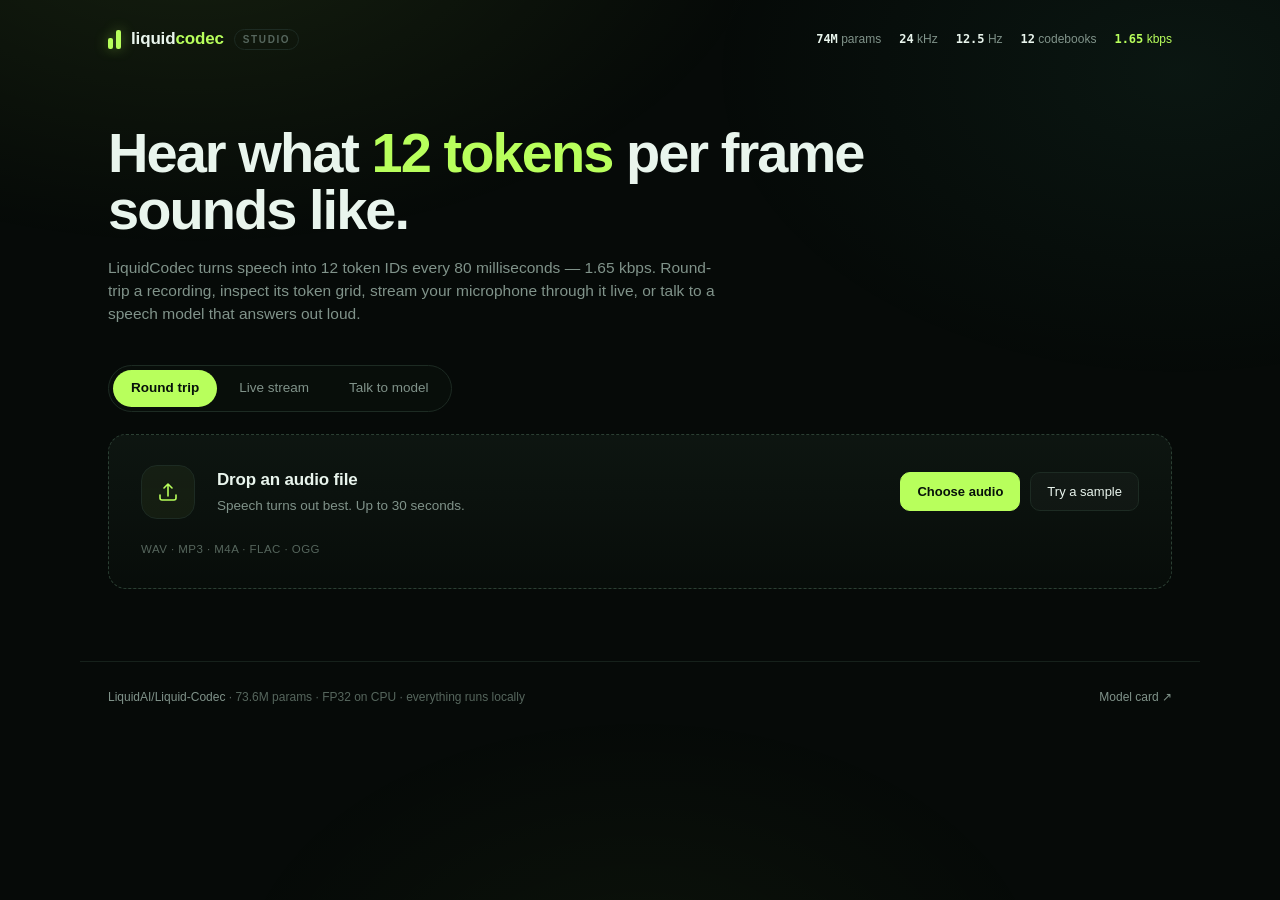
==== static/index.html @ afc3d1d1 "Refactor code structure for improved readability and maintainability" ====
<!doctype html>
<html lang="en">
<head>
  <meta charset="utf-8" />
  <meta name="viewport" content="width=device-width, initial-scale=1" />
  <title>LiquidCodec Studio</title>
  <link rel="icon" href="data:image/svg+xml,%3Csvg xmlns='http://www.w3.org/2000/svg' viewBox='0 0 64 64'%3E%3Crect width='64' height='64' rx='18' fill='%23070b09'/%3E%3Cpath d='M18 22h10v20H18zM34 18h12v28H34z' fill='%23b8ff5c'/%3E%3C/svg%3E" />
  <link rel="stylesheet" href="/static/style.css" />
</head>
<body>
  <div class="ambient" aria-hidden="true"></div>

  <header class="top">
    <div class="brand">
      <span class="brand-mark" aria-hidden="true"><i></i><i></i></span>
      <span class="brand-name">liquid<span class="accent">codec</span></span>
      <span class="brand-tag">studio</span>
    </div>
    <div class="specs">
      <span><b>74M</b> params</span>
      <span><b>24</b> kHz</span>
      <span><b>12.5</b> Hz</span>
      <span><b>12</b> codebooks</span>
      <span class="accent"><b>1.65</b> kbps</span>
    </div>
  </header>

  <main>
    <section class="hero">
      <h1>Hear what <span class="accent">12 tokens</span> per frame sounds like.</h1>
      <p>
        LiquidCodec turns speech into 12 token IDs every 80 milliseconds — 1.65 kbps.
        Round-trip a recording, inspect its token grid, stream your microphone through it live,
        or talk to a speech model that answers out loud.
      </p>
    </section>

    <nav class="tabs" role="tablist" aria-label="Demo mode">
      <button class="tab active" id="tab-btn-roundtrip" role="tab" aria-selected="true" aria-controls="tab-roundtrip" data-tab="roundtrip">Round trip</button>
      <button class="tab" id="tab-btn-live" role="tab" aria-selected="false" aria-controls="tab-live" data-tab="live">Live stream</button>
      <button class="tab" id="tab-btn-talk" role="tab" aria-selected="false" aria-controls="tab-talk" data-tab="talk">Talk to model</button>
    </nav>

    <section class="panel active" id="tab-roundtrip" role="tabpanel" aria-labelledby="tab-btn-roundtrip">
      <div class="drop" id="drop">
        <div class="drop-icon" aria-hidden="true">
          <svg viewBox="0 0 24 24" fill="none" stroke="currentColor" stroke-width="1.6" stroke-linecap="round" stroke-linejoin="round">
            <path d="M12 16V4m0 0-4 4m4-4 4 4" />
            <path d="M4 15v3a2 2 0 0 0 2 2h12a2 2 0 0 0 2-2v-3" />
          </svg>
        </div>
        <div class="drop-copy">
          <h2>Drop an audio file</h2>
          <p>Speech turns out best. Up to 30 seconds.</p>
        </div>
        <div class="drop-actions">
          <button class="btn primary" id="browse">Choose audio</button>
          <button class="btn" id="sample">Try a sample</button>
        </div>
        <p class="hint">wav · mp3 · m4a · flac · ogg</p>
        <input type="file" id="file" accept="audio/*" hidden />
      </div>

      <div class="status" id="status" role="status" hidden></div>

      <div id="results" hidden>
        <div class="metrics" id="metrics"></div>

        <article class="card tokens-card">
          <header>
            <div>
              <h3>Token grid</h3>
              <p class="sub" id="tokenMeta"></p>
            </div>
            <div class="legend">
              <span class="legend-gradient"></span>
              <span class="legend-ends"><i>token 0</i><i id="tokenMax">2015</i></span>
            </div>
          </header>
          <div class="token-wrap">
            <canvas id="tokens" aria-label="Token grid, 12 codebooks by frames"></canvas>
          </div>
          <p class="footnote">One column = one 80 ms frame, one cell = one codebook's token ID. Hover a cell for its value.</p>
        </article>

        <article class="card player-card">
          <header>
            <div>
              <h3>Listen back</h3>
              <p class="sub">The same speech, rebuilt from 12 tokens per frame.</p>
            </div>
            <div class="seg" id="ab" role="group" aria-label="Audio source">
              <button data-src="orig">Original</button>
              <button data-src="rec" class="on">Reconstructed</button>
            </div>
          </header>
          <div class="transport">
            <button class="play-btn" id="play" aria-label="Play">
              <svg class="icon-play" viewBox="0 0 24 24" fill="currentColor"><path d="M8 5.5v13L19 12 8 5.5Z"/></svg>
              <svg class="icon-pause" viewBox="0 0 24 24" fill="currentColor"><path d="M7 5h4v14H7zM13 5h4v14h-4z"/></svg>
            </button>
            <span class="time" id="time">0:00 <i>/ 0:00</i></span>
            <div class="wave-legend">
              <span><i class="swatch orig"></i>original</span>
              <span><i class="swatch rec"></i>reconstructed</span>
            </div>
          </div>
          <div class="wave-wrap">
            <canvas id="wave" aria-label="Original and reconstructed waveforms"></canvas>
            <div class="playhead" id="playhead"></div>
          </div>
          <div class="downloads">
            <a class="btn small" id="dlWav" download="liquidcodec-reconstruction.wav">Download reconstruction</a>
            <a class="btn small ghost" id="dlJson" download="liquidcodec-tokens.json">Tokens JSON</a>
          </div>
        </article>
      </div>
    </section>

    <section class="panel" id="tab-live" role="tabpanel" aria-labelledby="tab-btn-live">
      <article class="card live-head">
        <div>
          <h3>Live microphone stream</h3>
          <p class="sub">
            Your voice is captured at 24 kHz, encoded in 0.6 s chunks, and decoded incrementally with
            <code>LiquidCodecStreamingCache</code>. Expect roughly a second of delay. Capped at 20 s.
          </p>
        </div>
        <button class="btn primary mic-btn" id="liveBtn">
          <svg viewBox="0 0 24 24" fill="none" stroke="currentColor" stroke-width="1.7" stroke-linecap="round">
            <rect x="9" y="3" width="6" height="11" rx="3" />
            <path d="M5.5 11.5a6.5 6.5 0 0 0 13 0M12 18v3" />
          </svg>
          <span>Start microphone</span>
        </button>
      </article>

      <article class="card mic-card">
        <header>
          <div>
            <h3>Microphone input</h3>
            <p class="sub">Watch this before streaming — if the shape stays flat while you talk, the browser is not hearing you.</p>
          </div>
          <span class="mic-badge" id="micBadge">off</span>
        </header>
        <div class="mic-wave-wrap">
          <canvas id="micWave" aria-label="Live microphone waveform"></canvas>
        </div>
        <p class="footnote" id="micMeta">Microphone off.</p>
      </article>

      <div class="metrics" id="liveMetrics">
        <div class="metric"><span class="label">Frames</span><span class="value" id="liveFrames">0</span><span class="note">80 ms each</span></div>
        <div class="metric"><span class="label">Tokens</span><span class="value" id="liveTokens">0</span><span class="note">12 per frame</span></div>
        <div class="metric"><span class="label">Last encode</span><span class="value" id="liveEnc">—</span><span class="note">whole buffer, causal</span></div>
        <div class="metric"><span class="label">Last decode</span><span class="value" id="liveDec">—</span><span class="note">new frames only</span></div>
        <div class="metric"><span class="label">Playout buffer</span><span class="value" id="liveLag">—</span><span class="note">queued audio</span></div>
      </div>

      <article class="card live-tokens-card">
        <header>
          <div>
            <h3>Tokens, as they arrive</h3>
            <p class="sub">Newest frame on the right. 12 codebooks stacked vertically.</p>
          </div>
          <div class="level">
            <div class="level-row"><span>in</span><div class="bar"><i id="inLevel"></i></div></div>
            <div class="level-row"><span>out</span><div class="bar"><i id="outLevel" class="out"></i></div></div>
          </div>
        </header>
        <div class="token-wrap live">
          <canvas id="liveTokensCanvas" aria-label="Live token grid"></canvas>
        </div>
        <p class="footnote" id="liveStatus">Microphone off.</p>
      </article>
    </section>

    <section class="panel" id="tab-talk" role="tabpanel" aria-labelledby="tab-btn-talk">
      <article class="card live-head" id="talkHead">
        <div>
          <h3>Talk to LFM3-Audio</h3>
          <p class="sub">
            Liquid's 2B speech model listens to your recording, writes an answer, and speaks it back.
            Its speech tokens use LiquidCodec. The model loads when you open this tab.
          </p>
        </div>
        <button class="btn primary mic-btn" id="talkBtn" disabled>
          <svg viewBox="0 0 24 24" fill="none" stroke="currentColor" stroke-width="1.7" stroke-linecap="round">
            <rect x="9" y="3" width="6" height="11" rx="3" />
            <path d="M5.5 11.5a6.5 6.5 0 0 0 13 0M12 18v3" />
          </svg>
          <span>Start recording</span>
        </button>
      </article>

      <div class="talk-toggle" id="talkModeToggle" role="tablist" aria-label="Talk mode">
        <button class="active" data-mode="voice" role="tab" aria-selected="true" id="talkModeVoice">Voice chat</button>
        <button data-mode="tts" role="tab" aria-selected="false" id="talkModeTts">Text to speech</button>
      </div>

      <article class="card tts-panel" id="ttsPanel" hidden>
        <label class="tts-label" for="ttsText">Text for the model to speak</label>
        <textarea id="ttsText" maxlength="1000" rows="3" placeholder="Type something…" autocomplete="off"></textarea>
        <div class="tts-controls">
          <select id="ttsVoice" aria-label="Voice">
            <option value="female">Female voice</option>
            <option value="male">Male voice</option>
          </select>
          <button class="btn primary" id="ttsSpeakBtn" disabled>Speak</button>
        </div>
        <p class="tts-hint" id="ttsHint">
          The model reads it aloud with its own learned voice. Up to 1000 characters.
        </p>
      </article>

      <div class="talk-model" id="talkModel" role="status">
        <span class="talk-dot" aria-hidden="true"></span>
        <span id="talkModelText">Model not loaded yet.</span>
        <button class="btn small ghost" id="talkRetry" hidden>Retry</button>
      </div>

      <div class="status" id="talkStatus" role="status" hidden></div>

      <div class="chat" id="talkChat" aria-live="polite">
        <p class="chat-empty" id="talkEmpty">
          Your recording and the spoken answer will appear here as voice notes.
        </p>
      </div>
    </section>
  </main>

  <footer>
    <span><b>LiquidAI/Liquid-Codec</b> · 73.6M params · FP32 on CPU · everything runs locally</span>
    <a href="https://huggingface.co/LiquidAI/Liquid-Codec" target="_blank" rel="noreferrer">Model card ↗</a>
  </footer>

  <div class="tooltip" id="tooltip" hidden></div>
  <script src="/static/app.js"></script>
</body>
</html>
---- static/style.css ----
:root {
  --bg: #060a08;
  --panel: rgba(14, 21, 17, 0.82);
  --panel-solid: #0e1511;
  --line: #1d2b23;
  --line-soft: #16211b;
  --text: #e9f5ed;
  --muted: #80938a;
  --dim: #56665d;
  --accent: #b8ff5c;
  --accent-soft: rgba(184, 255, 92, 0.12);
  --mint: #5ce1b4;
  --danger: #ff8f7a;
  --radius: 18px;
  --mono: ui-monospace, "SF Mono", SFMono-Regular, Menlo, Consolas, monospace;
}

* { box-sizing: border-box; }
[hidden] { display: none !important; }

html, body { margin: 0; }

body {
  min-height: 100vh;
  background: var(--bg);
  color: var(--text);
  font-family: -apple-system, BlinkMacSystemFont, "SF Pro Display", "Segoe UI", Inter, sans-serif;
  font-size: 15px;
  line-height: 1.5;
  -webkit-font-smoothing: antialiased;
  overflow-x: hidden;
}

.ambient {
  position: fixed;
  inset: 0;
  pointer-events: none;
  background:
    radial-gradient(900px 520px at 15% -10%, rgba(184, 255, 92, 0.09), transparent 65%),
    radial-gradient(760px 500px at 92% 8%, rgba(92, 225, 180, 0.06), transparent 62%),
    radial-gradient(600px 400px at 50% 110%, rgba(184, 255, 92, 0.04), transparent 70%);
  z-index: -1;
}

::selection { background: var(--accent); color: #07110a; }

.accent { color: var(--accent); }
b { font-weight: 600; }

/* ---------- top bar ---------- */

.top {
  display: flex;
  align-items: center;
  justify-content: space-between;
  gap: 24px;
  max-width: 1120px;
  margin: 0 auto;
  padding: 26px 28px 0;
  flex-wrap: wrap;
}

.brand {
  display: flex;
  align-items: center;
  gap: 10px;
  font-weight: 600;
  letter-spacing: -0.01em;
}

.brand-mark {
  display: inline-flex;
  align-items: flex-end;
  gap: 3px;
  height: 20px;
}

.brand-mark i {
  display: block;
  width: 5px;
  border-radius: 2px;
  background: var(--accent);
  box-shadow: 0 0 14px rgba(184, 255, 92, 0.45);
}

.brand-mark i:first-child { height: 11px; }
.brand-mark i:last-child { height: 19px; }

.brand-name { font-size: 17px; }

.brand-tag {
  font-size: 10px;
  text-transform: uppercase;
  letter-spacing: 0.16em;
  color: var(--dim);
  border: 1px solid var(--line);
  border-radius: 99px;
  padding: 2px 8px;
  transform: translateY(1px);
}

.specs {
  display: flex;
  align-items: center;
  gap: 18px;
  flex-wrap: wrap;
  font-size: 12px;
  color: var(--muted);
}

.specs b { color: var(--text); font-family: var(--mono); font-size: 12px; }
.specs .accent b { color: var(--accent); }

/* ---------- layout ---------- */

main {
  max-width: 1120px;
  margin: 0 auto;
  padding: 0 28px 72px;
}

.hero {
  max-width: 760px;
  padding: 72px 0 40px;
}

.hero h1 {
  margin: 0 0 18px;
  font-size: clamp(34px, 5.2vw, 56px);
  line-height: 1.02;
  letter-spacing: -0.035em;
  font-weight: 600;
}

.hero p {
  margin: 0;
  max-width: 620px;
  color: var(--muted);
  font-size: 15.5px;
}

.tabs {
  display: inline-flex;
  gap: 4px;
  padding: 4px;
  border: 1px solid var(--line);
  border-radius: 99px;
  background: rgba(10, 16, 12, 0.7);
  margin-bottom: 22px;
}

.tab {
  appearance: none;
  border: 0;
  background: transparent;
  color: var(--muted);
  font: inherit;
  font-size: 13.5px;
  font-weight: 500;
  padding: 8px 18px;
  border-radius: 99px;
  cursor: pointer;
  transition: color 0.18s, background 0.18s;
}

.tab:hover { color: var(--text); }
.tab.active { background: var(--accent); color: #07110a; font-weight: 600; }

.panel { display: none; }
.panel.active { display: block; animation: rise 0.35s cubic-bezier(0.22, 1, 0.36, 1); }

@keyframes rise {
  from { opacity: 0; transform: translateY(8px); }
  to { opacity: 1; transform: none; }
}

/* ---------- drop zone ---------- */

.drop {
  position: relative;
  display: flex;
  align-items: center;
  gap: 22px;
  padding: 30px 32px;
  border: 1px dashed #2b3f33;
  border-radius: var(--radius);
  background: linear-gradient(180deg, rgba(19, 29, 23, 0.6), rgba(10, 16, 12, 0.55));
  transition: border-color 0.2s, background 0.2s, transform 0.2s;
  flex-wrap: wrap;
}

.drop.over {
  border-color: var(--accent);
  background: var(--accent-soft);
}

.drop-icon {
  flex: 0 0 auto;
  width: 54px;
  height: 54px;
  display: grid;
  place-items: center;
  border-radius: 16px;
  border: 1px solid var(--line);
  background: rgba(184, 255, 92, 0.05);
  color: var(--accent);
}

.drop-icon svg { width: 24px; height: 24px; }

.drop-copy { flex: 1 1 260px; min-width: 0; }
.drop-copy h2 { margin: 0 0 4px; font-size: 17px; letter-spacing: -0.01em; }
.drop-copy p { margin: 0; color: var(--muted); font-size: 13.5px; }

.drop-actions { display: flex; gap: 10px; flex-wrap: wrap; }

.hint {
  flex: 1 0 100%;
  margin: 0;
  color: var(--dim);
  font-size: 11.5px;
  letter-spacing: 0.04em;
  text-transform: uppercase;
}

/* ---------- buttons ---------- */

.btn {
  appearance: none;
  display: inline-flex;
  align-items: center;
  justify-content: center;
  gap: 8px;
  border: 1px solid var(--line);
  background: rgba(255, 255, 255, 0.025);
  color: var(--text);
  font: inherit;
  font-size: 13px;
  font-weight: 500;
  padding: 9px 16px;
  border-radius: 10px;
  cursor: pointer;
  text-decoration: none;
  transition: background 0.18s, border-color 0.18s, color 0.18s, transform 0.1s;
  white-space: nowrap;
}

.btn:hover { border-color: #33483b; background: rgba(255, 255, 255, 0.05); }
.btn:active { transform: translateY(1px); }

.btn.primary {
  background: var(--accent);
  border-color: var(--accent);
  color: #07110a;
  font-weight: 600;
}

.btn.primary:hover { background: #c9ff7d; border-color: #c9ff7d; }
.btn.ghost { color: var(--muted); }
.btn.small { font-size: 12.5px; padding: 8px 13px; }
.btn[disabled] { opacity: 0.45; pointer-events: none; }
.btn svg { width: 16px; height: 16px; }

.mic-btn.recording {
  background: rgba(255, 143, 122, 0.12);
  border-color: var(--danger);
  color: var(--danger);
}

.mic-btn.recording:hover {
  background: rgba(255, 143, 122, 0.18);
  border-color: var(--danger);
  color: var(--danger);
}

.mic-btn.recording .pulse {
  width: 7px;
  height: 7px;
  border-radius: 50%;
  background: var(--danger);
  animation: blink 1s infinite;
}

@keyframes blink { 50% { opacity: 0.25; } }

/* ---------- status ---------- */

.status {
  margin-top: 18px;
  padding: 13px 16px;
  border-radius: 12px;
  border: 1px solid var(--line);
  background: var(--panel);
  color: var(--muted);
  font-size: 13.5px;
  display: flex;
  align-items: center;
  gap: 10px;
}

.status.error { border-color: rgba(255, 143, 122, 0.4); color: var(--danger); background: rgba(255, 143, 122, 0.06); }
.status .spinner {
  width: 14px;
  height: 14px;
  border: 2px solid rgba(184, 255, 92, 0.25);
  border-top-color: var(--accent);
  border-radius: 50%;
  animation: spin 0.7s linear infinite;
  flex: 0 0 auto;
}

@keyframes spin { to { transform: rotate(360deg); } }

/* ---------- metrics ---------- */

.metrics {
  display: grid;
  grid-template-columns: repeat(auto-fit, minmax(145px, 1fr));
  gap: 10px;
  margin: 22px 0;
}

.metric {
  display: flex;
  flex-direction: column;
  gap: 2px;
  padding: 16px 17px;
  border: 1px solid var(--line-soft);
  border-radius: 14px;
  background: linear-gradient(180deg, rgba(19, 29, 23, 0.55), rgba(11, 17, 13, 0.5));
}

.metric .label {
  font-size: 10.5px;
  letter-spacing: 0.11em;
  text-transform: uppercase;
  color: var(--dim);
}

.metric .value {
  font-family: var(--mono);
  font-size: 22px;
  letter-spacing: -0.03em;
  font-variant-numeric: tabular-nums;
}

.metric .value small { font-size: 12px; color: var(--muted); margin-left: 3px; letter-spacing: 0; }
.metric .note { font-size: 11.5px; color: var(--muted); }
.metric.hero-metric .value { color: var(--accent); }

/* ---------- cards ---------- */

.card {
  border: 1px solid var(--line);
  border-radius: var(--radius);
  background: var(--panel);
  backdrop-filter: blur(8px);
  padding: 20px 22px;
  margin-bottom: 14px;
}

.card header {
  display: flex;
  align-items: flex-start;
  justify-content: space-between;
  gap: 18px;
  margin-bottom: 16px;
  flex-wrap: wrap;
}

.card h3 { margin: 0 0 2px; font-size: 15.5px; letter-spacing: -0.01em; }
.card .sub { margin: 0; color: var(--muted); font-size: 12.5px; }
.card code { font-family: var(--mono); font-size: 11.5px; color: var(--accent); }
.card .footnote { margin: 12px 0 0; color: var(--dim); font-size: 11.5px; }

/* ---------- token grid ---------- */

.legend { display: flex; flex-direction: column; gap: 4px; min-width: 128px; }
.legend-gradient {
  display: block;
  height: 6px;
  border-radius: 99px;
  background: linear-gradient(90deg, hsl(0 75% 55%), hsl(60 75% 55%), hsl(120 75% 55%), hsl(180 75% 55%), hsl(240 75% 55%), hsl(300 75% 55%));
}
.legend-ends { display: flex; justify-content: space-between; font-family: var(--mono); font-size: 10px; color: var(--dim); }
.legend-ends i { font-style: normal; }

.token-wrap { overflow: hidden; border-radius: 10px; background: rgba(0, 0, 0, 0.22); }
.token-wrap canvas { display: block; width: 100%; height: auto; cursor: crosshair; }
.token-wrap.live canvas { cursor: default; height: 190px; }

.tooltip {
  position: fixed;
  z-index: 20;
  pointer-events: none;
  padding: 7px 10px;
  border-radius: 8px;
  border: 1px solid #34493c;
  background: #0b120e;
  color: var(--text);
  font-family: var(--mono);
  font-size: 11.5px;
  line-height: 1.45;
  box-shadow: 0 12px 30px rgba(0, 0, 0, 0.5);
}
.tooltip b { color: var(--accent); }

/* ---------- player ---------- */

.seg {
  display: inline-flex;
  padding: 3px;
  gap: 3px;
  border: 1px solid var(--line);
  border-radius: 99px;
  background: rgba(0, 0, 0, 0.22);
}

.seg button {
  appearance: none;
  border: 0;
  background: transparent;
  color: var(--muted);
  font: inherit;
  font-size: 12px;
  font-weight: 500;
  padding: 6px 13px;
  border-radius: 99px;
  cursor: pointer;
  transition: background 0.18s, color 0.18s;
}

.seg button.on { background: rgba(184, 255, 92, 0.15); color: var(--accent); }

.transport {
  display: flex;
  align-items: center;
  gap: 14px;
  margin-bottom: 10px;
}

.play-btn {
  appearance: none;
  border: 0;
  width: 44px;
  height: 44px;
  border-radius: 50%;
  display: grid;
  place-items: center;
  background: var(--accent);
  color: #07110a;
  cursor: pointer;
  transition: transform 0.15s, background 0.18s;
  flex: 0 0 auto;
}

.play-btn:hover { transform: scale(1.04); background: #c9ff7d; }
.play-btn:active { transform: scale(0.98); }
.play-btn svg { width: 20px; height: 20px; }
.play-btn .icon-pause { display: none; }
.play-btn.playing .icon-play { display: none; }
.play-btn.playing .icon-pause { display: block; }

.time { font-family: var(--mono); font-size: 12.5px; color: var(--text); font-variant-numeric: tabular-nums; }
.time i { color: var(--dim); font-style: normal; }

.wave-legend {
  margin-left: auto;
  display: flex;
  gap: 14px;
  font-family: var(--mono);
  font-size: 10.5px;
  color: var(--dim);
}

.wave-legend span { display: inline-flex; align-items: center; gap: 6px; }
.swatch { width: 12px; height: 3px; border-radius: 2px; display: inline-block; }
.swatch.orig { background: #708476; }
.swatch.rec { background: var(--accent); }

.wave-wrap {
  position: relative;
  border-radius: 12px;
  background:
    linear-gradient(180deg, rgba(184, 255, 92, 0.025), transparent 55%),
    rgba(0, 0, 0, 0.24);
  overflow: hidden;
}

.wave-wrap canvas { display: block; width: 100%; height: 190px; cursor: pointer; }

.playhead {
  position: absolute;
  top: 0;
  bottom: 0;
  width: 1px;
  background: rgba(255, 255, 255, 0.75);
  box-shadow: 0 0 10px rgba(255, 255, 255, 0.35);
  pointer-events: none;
  transition: left 0.06s linear;
}

.downloads { display: flex; gap: 10px; margin-top: 14px; flex-wrap: wrap; }

/* ---------- live ---------- */

.live-head {
  display: flex;
  align-items: center;
  justify-content: space-between;
  gap: 24px;
  flex-wrap: wrap;
}

.live-head .sub { max-width: 620px; }

.level { display: flex; flex-direction: column; gap: 7px; min-width: 150px; }
.level-row { display: flex; align-items: center; gap: 8px; }
.level-row span { font-family: var(--mono); font-size: 10px; color: var(--dim); width: 22px; }
.bar { flex: 1; height: 5px; border-radius: 99px; background: #19241e; overflow: hidden; }
.bar i {
  display: block;
  height: 100%;
  width: 0%;
  border-radius: 99px;
  background: linear-gradient(90deg, var(--mint), var(--accent));
  transition: width 0.09s linear;
}
.bar i.out { background: linear-gradient(90deg, var(--accent), #e8ffb8); }

.live-tokens-card .token-wrap { background: rgba(0, 0, 0, 0.3); }

.mic-card header {
  display: flex;
  align-items: flex-start;
  justify-content: space-between;
  gap: 16px;
  flex-wrap: wrap;
}
.mic-card .sub { max-width: 620px; }
.mic-badge {
  font-family: var(--mono);
  font-size: 10px;
  text-transform: uppercase;
  letter-spacing: 0.08em;
  padding: 4px 9px;
  border: 1px solid var(--line);
  border-radius: 99px;
  color: var(--dim);
}
.mic-badge.on {
  color: var(--accent);
  border-color: rgba(184, 255, 92, 0.4);
  background: rgba(184, 255, 92, 0.08);
}
.mic-wave-wrap {
  margin-top: 14px;
  border-radius: 10px;
  overflow: hidden;
  background: rgba(0, 0, 0, 0.3);
}
.mic-wave-wrap canvas { display: block; width: 100%; height: 84px; }
.mic-card .footnote { margin-top: 10px; }

/* ---------- talk ---------- */

.talk-toggle {
  display: flex;
  gap: 4px;
  width: max-content;
  max-width: 100%;
  padding: 4px;
  margin: 0 0 14px;
  border: 1px solid var(--line);
  border-radius: 99px;
  background: rgba(10, 16, 12, 0.7);
}

.talk-toggle button {
  appearance: none;
  border: 0;
  background: transparent;
  color: var(--muted);
  font: inherit;
  font-size: 13px;
  padding: 7px 16px;
  border-radius: 99px;
  cursor: pointer;
  white-space: nowrap;
}

.talk-toggle button.active { background: var(--accent); color: #07110a; font-weight: 600; }
.talk-toggle button:hover:not(.active) { color: var(--text); }

.tts-panel { margin-bottom: 14px; }

.tts-label {
  display: block;
  font-family: var(--mono);
  font-size: 11px;
  letter-spacing: 0.08em;
  text-transform: uppercase;
  color: var(--dim);
  margin-bottom: 6px;
}

.tts-panel textarea {
  width: 100%;
  resize: vertical;
  min-height: 72px;
  padding: 10px 12px;
  border: 1px solid var(--line-soft);
  border-radius: 12px;
  background: rgba(0, 0, 0, 0.28);
  color: var(--text);
  font: inherit;
  font-size: 15px;
  line-height: 1.5;
}

.tts-panel textarea:focus-visible { outline: 1px solid rgba(184, 255, 92, 0.4); }

.tts-controls {
  display: flex;
  gap: 10px;
  align-items: center;
  margin-top: 10px;
}

.tts-controls select {
  appearance: none;
  font: inherit;
  background: var(--panel-solid);
  color: var(--text);
  border: 1px solid var(--line);
  border-radius: 10px;
  padding: 8px 10px;
}

.tts-hint { margin: 10px 0 0; font-size: 11px; color: var(--dim); }

.bubble-text:last-child { margin-bottom: 0; }

.talk-model {
  display: flex;
  align-items: center;
  gap: 10px;
  margin: 0 0 14px;
  padding: 11px 15px;
  border: 1px solid var(--line);
  border-radius: 12px;
  background: var(--panel);
  color: var(--muted);
  font-size: 13px;
}

.talk-dot {
  width: 8px;
  height: 8px;
  border-radius: 50%;
  background: var(--dim);
  flex: 0 0 auto;
}

.talk-model.loading .talk-dot {
  width: 12px;
  height: 12px;
  background: transparent;
  border: 2px solid rgba(184, 255, 92, 0.25);
  border-top-color: var(--accent);
  animation: spin 0.7s linear infinite;
}
.talk-model.ready .talk-dot { background: var(--mint); box-shadow: 0 0 10px rgba(92, 225, 180, 0.5); }
.talk-model.error { border-color: rgba(255, 143, 122, 0.4); color: var(--danger); background: rgba(255, 143, 122, 0.06); }
.talk-model.error .talk-dot { background: var(--danger); }
.talk-model .btn { margin-left: auto; }

.chat {
  display: flex;
  flex-direction: column;
  gap: 10px;
  max-height: min(62vh, 640px);
  overflow-y: auto;
  padding: 4px 2px 8px;
  scrollbar-width: thin;
  scrollbar-color: #2b3f33 transparent;
}

.chat-empty {
  margin: 28px auto;
  max-width: 440px;
  color: var(--dim);
  font-size: 13px;
  text-align: center;
}

.turn { display: flex; }
.turn.user { justify-content: flex-end; }
.turn.bot { justify-content: flex-start; }

.bubble {
  max-width: min(80%, 560px);
  padding: 10px 12px;
  border: 1px solid var(--line);
  border-radius: 16px;
  background: var(--panel-solid);
  animation: rise 0.22s cubic-bezier(0.22, 1, 0.36, 1);
}

.turn.user .bubble {
  min-width: min(66%, 280px);
  background: rgba(184, 255, 92, 0.1);
  border-color: rgba(184, 255, 92, 0.28);
  border-bottom-right-radius: 5px;
}

.turn.bot .bubble {
  border-bottom-left-radius: 5px;
  min-width: min(80%, 320px);
}

.bubble-text {
  margin: 0 0 10px;
  font-size: 14.5px;
  line-height: 1.5;
}

.voice-row {
  display: flex;
  align-items: center;
  gap: 10px;
}

.bubble-wave {
  display: block;
  flex: 1;
  min-width: 120px;
  height: 32px;
}

.bubble-play {
  appearance: none;
  flex: 0 0 auto;
  width: 30px;
  height: 30px;
  display: grid;
  place-items: center;
  border: 1px solid rgba(184, 255, 92, 0.35);
  border-radius: 50%;
  background: rgba(184, 255, 92, 0.1);
  color: var(--accent);
  cursor: pointer;
  transition: background 0.15s, transform 0.1s;
}

.bubble-play:hover { background: rgba(184, 255, 92, 0.2); }
.bubble-play:active { transform: scale(0.96); }
.bubble-play svg { width: 14px; height: 14px; }
.bubble-play .i-pause { display: none; }
.bubble-play.playing .i-play { display: none; }
.bubble-play.playing .i-pause { display: block; }

.bubble-foot {
  display: flex;
  align-items: center;
  gap: 10px;
  margin-top: 6px;
  font-family: var(--mono);
  font-size: 10px;
  color: var(--dim);
  flex-wrap: wrap;
}

.bubble-foot a { color: var(--dim); text-decoration: none; margin-left: auto; }
.bubble-foot a:hover { color: var(--accent); }

.bubble-warn {
  margin: 6px 0 0;
  font-size: 11px;
  color: var(--danger);
}

/* ---------- footer ---------- */

footer {
  max-width: 1120px;
  margin: 0 auto;
  padding: 26px 28px 40px;
  border-top: 1px solid var(--line-soft);
  display: flex;
  justify-content: space-between;
  gap: 18px;
  flex-wrap: wrap;
  color: var(--dim);
  font-size: 12px;
}

footer b { color: var(--muted); font-weight: 500; }
footer a { color: var(--muted); text-decoration: none; }
footer a:hover { color: var(--accent); }

/* ---------- responsive ---------- */

@media (max-width: 720px) {
  .top { padding: 20px 20px 0; }
  .specs { gap: 12px; font-size: 11px; }
  main { padding: 0 20px 56px; }
  .hero { padding: 48px 0 30px; }
  .drop { padding: 22px; gap: 16px; }
  .drop-actions { width: 100%; }
  .drop-actions .btn { flex: 1; }
  .tabs { display: flex; width: 100%; }
  .tab { flex: 1; padding: 8px 10px; font-size: 12.5px; white-space: nowrap; }
  .card { padding: 16px 16px; }
  .metric .value { font-size: 19px; }
  .wave-legend { display: none; }
  .level { width: 100%; }
  footer { padding: 22px 20px 32px; }
}

@media (prefers-reduced-motion: reduce) {
  *, *::before, *::after { animation-duration: 0.001ms !important; transition-duration: 0.001ms !important; }
}
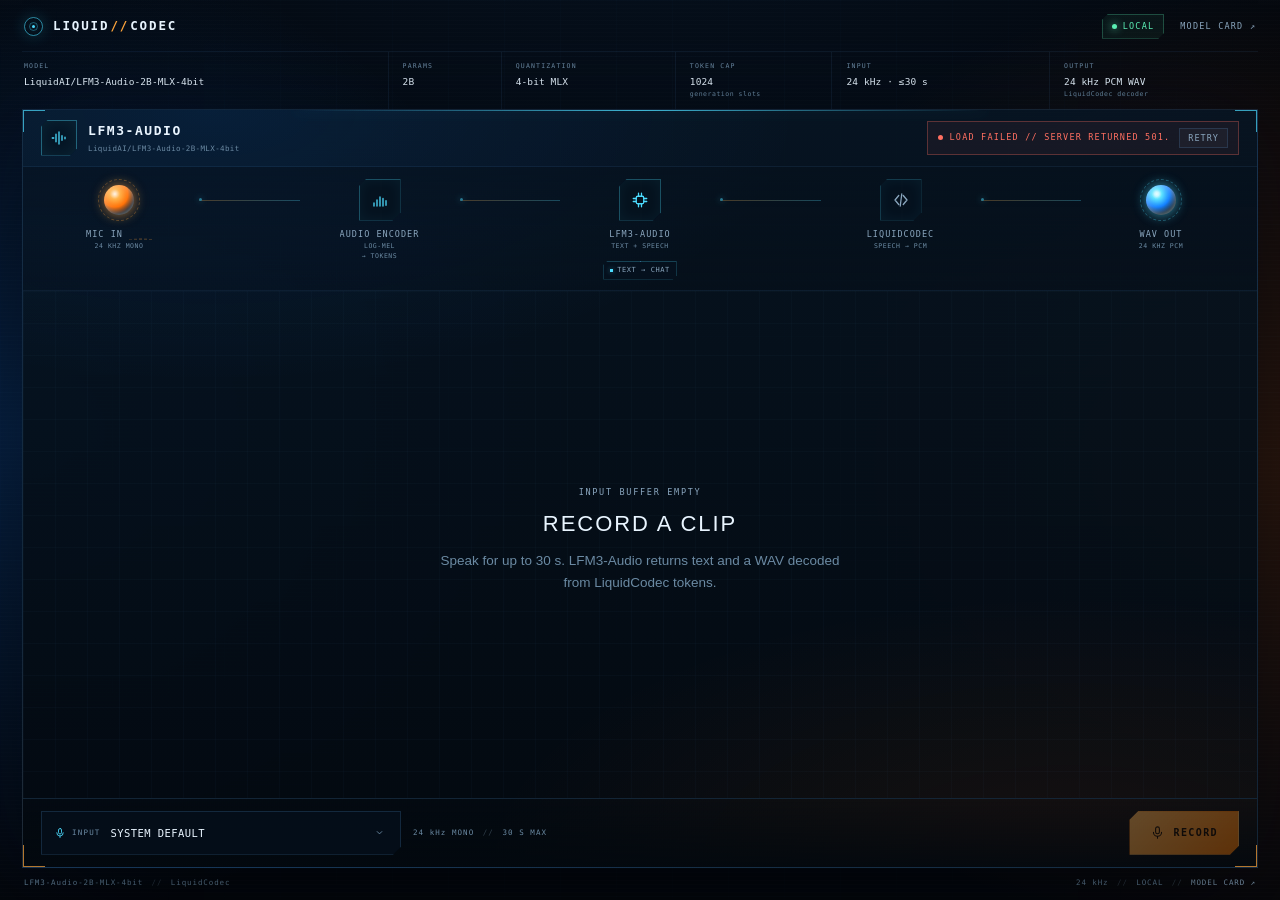
==== commit 17e24a9e: "Focus demo on LFM3-Audio voice chat and drop codec tabs - Remove round-trip and live-stream endpoint" ====
--- a/static/index.html
+++ b/static/index.html
@@ -3,238 +3,167 @@
 <head>
   <meta charset="utf-8" />
   <meta name="viewport" content="width=device-width, initial-scale=1" />
-  <title>LiquidCodec Studio</title>
-  <link rel="icon" href="data:image/svg+xml,%3Csvg xmlns='http://www.w3.org/2000/svg' viewBox='0 0 64 64'%3E%3Crect width='64' height='64' rx='18' fill='%23070b09'/%3E%3Cpath d='M18 22h10v20H18zM34 18h12v28H34z' fill='%23b8ff5c'/%3E%3C/svg%3E" />
+  <meta name="theme-color" content="#03060b" />
+  <title>LiquidCodec — Talk to LFM3-Audio</title>
+  <link rel="icon" href="data:image/svg+xml,%3Csvg xmlns='http://www.w3.org/2000/svg' viewBox='0 0 64 64'%3E%3Crect width='64' height='64' fill='%2303060b'/%3E%3Ccircle cx='32' cy='32' r='22' fill='none' stroke='%234cdcff' stroke-width='2'/%3E%3Ccircle cx='32' cy='32' r='13' fill='none' stroke='%23ffa63d' stroke-width='2'/%3E%3Ccircle cx='32' cy='32' r='4' fill='%234cdcff'/%3E%3C/svg%3E" />
   <link rel="stylesheet" href="/static/style.css" />
 </head>
-<body>
+<body data-state="idle" data-core="idle">
   <div class="ambient" aria-hidden="true"></div>
 
-  <header class="top">
-    <div class="brand">
-      <span class="brand-mark" aria-hidden="true"><i></i><i></i></span>
-      <span class="brand-name">liquid<span class="accent">codec</span></span>
-      <span class="brand-tag">studio</span>
-    </div>
-    <div class="specs">
-      <span><b>74M</b> params</span>
-      <span><b>24</b> kHz</span>
-      <span><b>12.5</b> Hz</span>
-      <span><b>12</b> codebooks</span>
-      <span class="accent"><b>1.65</b> kbps</span>
-    </div>
-  </header>
+  <div class="app">
+    <header class="top">
+      <a class="brand" href="/" aria-label="LiquidCodec home">
+        <span class="brand-mark" aria-hidden="true"></span>
+        <span class="brand-word">LIQUID<span class="slash">//</span>CODEC</span>
+      </a>
+      <div class="top-right">
+        <span class="local-pill"><span class="led" aria-hidden="true"></span> LOCAL</span>
+        <a class="text-link" href="https://huggingface.co/LiquidAI/LFM3-Audio-2B-MLX-4bit" target="_blank" rel="noreferrer">
+          MODEL CARD <span aria-hidden="true">↗</span>
+        </a>
+      </div>
+    </header>
 
-  <main>
-    <section class="hero">
-      <h1>Hear what <span class="accent">12 tokens</span> per frame sounds like.</h1>
-      <p>
-        LiquidCodec turns speech into 12 token IDs every 80 milliseconds — 1.65 kbps.
-        Round-trip a recording, inspect its token grid, stream your microphone through it live,
-        or talk to a speech model that answers out loud.
-      </p>
-    </section>
-
-    <nav class="tabs" role="tablist" aria-label="Demo mode">
-      <button class="tab active" id="tab-btn-roundtrip" role="tab" aria-selected="true" aria-controls="tab-roundtrip" data-tab="roundtrip">Round trip</button>
-      <button class="tab" id="tab-btn-live" role="tab" aria-selected="false" aria-controls="tab-live" data-tab="live">Live stream</button>
-      <button class="tab" id="tab-btn-talk" role="tab" aria-selected="false" aria-controls="tab-talk" data-tab="talk">Talk to model</button>
-    </nav>
-
-    <section class="panel active" id="tab-roundtrip" role="tabpanel" aria-labelledby="tab-btn-roundtrip">
-      <div class="drop" id="drop">
-        <div class="drop-icon" aria-hidden="true">
-          <svg viewBox="0 0 24 24" fill="none" stroke="currentColor" stroke-width="1.6" stroke-linecap="round" stroke-linejoin="round">
-            <path d="M12 16V4m0 0-4 4m4-4 4 4" />
-            <path d="M4 15v3a2 2 0 0 0 2 2h12a2 2 0 0 0 2-2v-3" />
-          </svg>
-        </div>
-        <div class="drop-copy">
-          <h2>Drop an audio file</h2>
-          <p>Speech turns out best. Up to 30 seconds.</p>
-        </div>
-        <div class="drop-actions">
-          <button class="btn primary" id="browse">Choose audio</button>
-          <button class="btn" id="sample">Try a sample</button>
-        </div>
-        <p class="hint">wav · mp3 · m4a · flac · ogg</p>
-        <input type="file" id="file" accept="audio/*" hidden />
+    <section class="readout" aria-label="Model specifications">
+      <div class="cell model-cell">
+        <span>MODEL</span>
+        <b>LiquidAI/LFM3-Audio-2B-MLX-4bit</b>
       </div>
-
-      <div class="status" id="status" role="status" hidden></div>
-
-      <div id="results" hidden>
-        <div class="metrics" id="metrics"></div>
-
-        <article class="card tokens-card">
-          <header>
-            <div>
-              <h3>Token grid</h3>
-              <p class="sub" id="tokenMeta"></p>
-            </div>
-            <div class="legend">
-              <span class="legend-gradient"></span>
-              <span class="legend-ends"><i>token 0</i><i id="tokenMax">2015</i></span>
-            </div>
-          </header>
-          <div class="token-wrap">
-            <canvas id="tokens" aria-label="Token grid, 12 codebooks by frames"></canvas>
-          </div>
-          <p class="footnote">One column = one 80 ms frame, one cell = one codebook's token ID. Hover a cell for its value.</p>
-        </article>
-
-        <article class="card player-card">
-          <header>
-            <div>
-              <h3>Listen back</h3>
-              <p class="sub">The same speech, rebuilt from 12 tokens per frame.</p>
-            </div>
-            <div class="seg" id="ab" role="group" aria-label="Audio source">
-              <button data-src="orig">Original</button>
-              <button data-src="rec" class="on">Reconstructed</button>
-            </div>
-          </header>
-          <div class="transport">
-            <button class="play-btn" id="play" aria-label="Play">
-              <svg class="icon-play" viewBox="0 0 24 24" fill="currentColor"><path d="M8 5.5v13L19 12 8 5.5Z"/></svg>
-              <svg class="icon-pause" viewBox="0 0 24 24" fill="currentColor"><path d="M7 5h4v14H7zM13 5h4v14h-4z"/></svg>
-            </button>
-            <span class="time" id="time">0:00 <i>/ 0:00</i></span>
-            <div class="wave-legend">
-              <span><i class="swatch orig"></i>original</span>
-              <span><i class="swatch rec"></i>reconstructed</span>
-            </div>
-          </div>
-          <div class="wave-wrap">
-            <canvas id="wave" aria-label="Original and reconstructed waveforms"></canvas>
-            <div class="playhead" id="playhead"></div>
-          </div>
-          <div class="downloads">
-            <a class="btn small" id="dlWav" download="liquidcodec-reconstruction.wav">Download reconstruction</a>
-            <a class="btn small ghost" id="dlJson" download="liquidcodec-tokens.json">Tokens JSON</a>
-          </div>
-        </article>
+      <div class="cell">
+        <span>PARAMS</span>
+        <b>2B</b>
+      </div>
+      <div class="cell">
+        <span>QUANTIZATION</span>
+        <b>4-bit MLX</b>
+      </div>
+      <div class="cell">
+        <span>TOKEN CAP</span>
+        <b>1024</b>
+        <small>generation slots</small>
+      </div>
+      <div class="cell">
+        <span>INPUT</span>
+        <b>24 kHz · ≤30 s</b>
+      </div>
+      <div class="cell">
+        <span>OUTPUT</span>
+        <b>24 kHz PCM WAV</b>
+        <small>LiquidCodec decoder</small>
       </div>
     </section>
 
-    <section class="panel" id="tab-live" role="tabpanel" aria-labelledby="tab-btn-live">
-      <article class="card live-head">
-        <div>
-          <h3>Live microphone stream</h3>
-          <p class="sub">
-            Your voice is captured at 24 kHz, encoded in 0.6 s chunks, and decoded incrementally with
-            <code>LiquidCodecStreamingCache</code>. Expect roughly a second of delay. Capped at 20 s.
-          </p>
+    <article class="console" id="talkHead" aria-label="LFM3-Audio voice conversation">
+      <header class="console-head">
+        <div class="console-title">
+          <span class="model-sigil" aria-hidden="true">
+            <svg viewBox="0 0 24 24" fill="none" stroke="currentColor" stroke-width="1.7" stroke-linecap="round"><path d="M3 12h2M8 7v10M12 4v16M16 9v6M20 11v2"/></svg>
+          </span>
+          <div>
+            <h1>LFM3-AUDIO</h1>
+            <p>LiquidAI/LFM3-Audio-2B-MLX-4bit</p>
+          </div>
         </div>
-        <button class="btn primary mic-btn" id="liveBtn">
-          <svg viewBox="0 0 24 24" fill="none" stroke="currentColor" stroke-width="1.7" stroke-linecap="round">
-            <rect x="9" y="3" width="6" height="11" rx="3" />
-            <path d="M5.5 11.5a6.5 6.5 0 0 0 13 0M12 18v3" />
-          </svg>
-          <span>Start microphone</span>
-        </button>
-      </article>
+        <div class="talk-model" id="talkModel" role="status">
+          <span class="talk-dot" aria-hidden="true"></span>
+          <span id="talkModelText">CHECKING MODEL…</span>
+          <button class="btn small ghost" id="talkRetry" hidden>RETRY</button>
+        </div>
+      </header>
 
-      <article class="card mic-card">
-        <header>
-          <div>
-            <h3>Microphone input</h3>
-            <p class="sub">Watch this before streaming — if the shape stays flat while you talk, the browser is not hearing you.</p>
-          </div>
-          <span class="mic-badge" id="micBadge">off</span>
-        </header>
-        <div class="mic-wave-wrap">
-          <canvas id="micWave" aria-label="Live microphone waveform"></canvas>
+      <div class="pipeline" id="pipeline" data-phase="idle" role="group" aria-label="Audio pipeline: microphone input, LFM3-Audio audio encoder, LFM3-Audio language model, LiquidCodec decoder, WAV output">
+        <div class="stage stage-mic">
+          <span class="stage-orb orb-user"><i></i></span>
+          <span class="stage-copy">
+            <span class="stage-head">
+              <b>MIC IN</b>
+              <span class="level-meter" aria-hidden="true"><i></i><i></i><i></i><i></i><i></i></span>
+            </span>
+            <small>24 kHz mono</small>
+          </span>
         </div>
-        <p class="footnote" id="micMeta">Microphone off.</p>
-      </article>
 
-      <div class="metrics" id="liveMetrics">
-        <div class="metric"><span class="label">Frames</span><span class="value" id="liveFrames">0</span><span class="note">80 ms each</span></div>
-        <div class="metric"><span class="label">Tokens</span><span class="value" id="liveTokens">0</span><span class="note">12 per frame</span></div>
-        <div class="metric"><span class="label">Last encode</span><span class="value" id="liveEnc">—</span><span class="note">whole buffer, causal</span></div>
-        <div class="metric"><span class="label">Last decode</span><span class="value" id="liveDec">—</span><span class="note">new frames only</span></div>
-        <div class="metric"><span class="label">Playout buffer</span><span class="value" id="liveLag">—</span><span class="note">queued audio</span></div>
+        <span class="stage-link link-1" aria-hidden="true"><i></i></span>
+
+        <div class="stage stage-encoder">
+          <span class="stage-module">
+            <svg viewBox="0 0 24 24" fill="none" stroke="currentColor" stroke-width="1.7" stroke-linecap="round"><path d="M4 16v4M8 12v8M12 8v12M16 10v10M20 13v6"/></svg>
+          </span>
+          <span class="stage-copy">
+            <b>AUDIO ENCODER</b>
+            <small>LOG-MEL<br />→ TOKENS</small>
+          </span>
+        </div>
+
+        <span class="stage-link link-2" aria-hidden="true"><i></i></span>
+
+        <div class="stage stage-model">
+          <span class="stage-module">
+            <svg viewBox="0 0 24 24" fill="none" stroke="currentColor" stroke-width="1.7" stroke-linecap="round" stroke-linejoin="round"><rect x="7" y="7" width="10" height="10" rx="2"/><path d="M10 3v4M14 3v4M10 17v4M14 17v4M3 10h4M3 14h4M17 10h4M17 14h4"/></svg>
+          </span>
+          <span class="stage-copy">
+            <b>LFM3-AUDIO</b>
+            <small>TEXT + SPEECH</small>
+          </span>
+          <span class="text-branch"><i aria-hidden="true"></i>TEXT → CHAT</span>
+        </div>
+
+        <span class="stage-link link-3" aria-hidden="true"><i></i></span>
+
+        <div class="stage stage-codec">
+          <span class="stage-module codec-module">
+            <svg viewBox="0 0 24 24" fill="none" stroke="currentColor" stroke-width="1.7" stroke-linecap="round" stroke-linejoin="round"><path d="m9 6-5 6 5 6M15 6l5 6-5 6M13 4l-2 16"/></svg>
+          </span>
+          <span class="stage-copy">
+            <b>LIQUIDCODEC</b>
+            <small>SPEECH → PCM</small>
+          </span>
+        </div>
+
+        <span class="stage-link link-4" aria-hidden="true"><i></i></span>
+
+        <div class="stage stage-wav">
+          <span class="stage-orb orb-ai"><i></i></span>
+          <span class="stage-copy">
+            <b>WAV OUT</b>
+            <small id="pipelineOutput">24 kHz PCM</small>
+          </span>
+        </div>
       </div>
 
-      <article class="card live-tokens-card">
-        <header>
-          <div>
-            <h3>Tokens, as they arrive</h3>
-            <p class="sub">Newest frame on the right. 12 codebooks stacked vertically.</p>
-          </div>
-          <div class="level">
-            <div class="level-row"><span>in</span><div class="bar"><i id="inLevel"></i></div></div>
-            <div class="level-row"><span>out</span><div class="bar"><i id="outLevel" class="out"></i></div></div>
-          </div>
-        </header>
-        <div class="token-wrap live">
-          <canvas id="liveTokensCanvas" aria-label="Live token grid"></canvas>
+      <div class="chat" id="talkChat" aria-live="polite">
+        <div class="chat-empty" id="talkEmpty">
+          <p class="empty-kicker">INPUT BUFFER EMPTY</p>
+          <h2>RECORD A CLIP</h2>
+          <p class="empty-copy">Speak for up to 30 s. LFM3-Audio returns text and a WAV decoded from LiquidCodec tokens.</p>
         </div>
-        <p class="footnote" id="liveStatus">Microphone off.</p>
-      </article>
-    </section>
-
-    <section class="panel" id="tab-talk" role="tabpanel" aria-labelledby="tab-btn-talk">
-      <article class="card live-head" id="talkHead">
-        <div>
-          <h3>Talk to LFM3-Audio</h3>
-          <p class="sub">
-            Liquid's 2B speech model listens to your recording, writes an answer, and speaks it back.
-            Its speech tokens use LiquidCodec. The model loads when you open this tab.
-          </p>
-        </div>
-        <button class="btn primary mic-btn" id="talkBtn" disabled>
-          <svg viewBox="0 0 24 24" fill="none" stroke="currentColor" stroke-width="1.7" stroke-linecap="round">
-            <rect x="9" y="3" width="6" height="11" rx="3" />
-            <path d="M5.5 11.5a6.5 6.5 0 0 0 13 0M12 18v3" />
-          </svg>
-          <span>Start recording</span>
-        </button>
-      </article>
-
-      <div class="talk-toggle" id="talkModeToggle" role="tablist" aria-label="Talk mode">
-        <button class="active" data-mode="voice" role="tab" aria-selected="true" id="talkModeVoice">Voice chat</button>
-        <button data-mode="tts" role="tab" aria-selected="false" id="talkModeTts">Text to speech</button>
-      </div>
-
-      <article class="card tts-panel" id="ttsPanel" hidden>
-        <label class="tts-label" for="ttsText">Text for the model to speak</label>
-        <textarea id="ttsText" maxlength="1000" rows="3" placeholder="Type something…" autocomplete="off"></textarea>
-        <div class="tts-controls">
-          <select id="ttsVoice" aria-label="Voice">
-            <option value="female">Female voice</option>
-            <option value="male">Male voice</option>
-          </select>
-          <button class="btn primary" id="ttsSpeakBtn" disabled>Speak</button>
-        </div>
-        <p class="tts-hint" id="ttsHint">
-          The model reads it aloud with its own learned voice. Up to 1000 characters.
-        </p>
-      </article>
-
-      <div class="talk-model" id="talkModel" role="status">
-        <span class="talk-dot" aria-hidden="true"></span>
-        <span id="talkModelText">Model not loaded yet.</span>
-        <button class="btn small ghost" id="talkRetry" hidden>Retry</button>
       </div>
 
       <div class="status" id="talkStatus" role="status" hidden></div>
 
-      <div class="chat" id="talkChat" aria-live="polite">
-        <p class="chat-empty" id="talkEmpty">
-          Your recording and the spoken answer will appear here as voice notes.
-        </p>
+      <div class="composer">
+        <div class="mic-pick">
+          <label for="micSelect">
+            <svg viewBox="0 0 24 24" fill="none" stroke="currentColor" stroke-width="1.7" stroke-linecap="round" aria-hidden="true"><rect x="9" y="3" width="6" height="11" rx="3"/><path d="M5.5 11.5a6.5 6.5 0 0 0 13 0M12 18v3"/></svg>
+            <span>INPUT</span>
+          </label>
+          <select id="micSelect" aria-label="Microphone"></select>
+        </div>
+        <span class="composer-hint">24 kHz MONO <span class="sep">//</span> 30 S MAX</span>
+        <button class="record" id="talkBtn" disabled aria-pressed="false">
+          <svg viewBox="0 0 24 24" fill="none" stroke="currentColor" stroke-width="1.7" stroke-linecap="round" aria-hidden="true"><rect x="9" y="3" width="6" height="11" rx="3"/><path d="M5.5 11.5a6.5 6.5 0 0 0 13 0M12 18v3"/></svg>
+          <span class="record-label">Record</span>
+        </button>
       </div>
-    </section>
-  </main>
+    </article>
 
-  <footer>
-    <span><b>LiquidAI/Liquid-Codec</b> · 73.6M params · FP32 on CPU · everything runs locally</span>
-    <a href="https://huggingface.co/LiquidAI/Liquid-Codec" target="_blank" rel="noreferrer">Model card ↗</a>
-  </footer>
+    <footer>
+      <span>LFM3-Audio-2B-MLX-4bit <span class="sep">//</span> LiquidCodec</span>
+      <span>24 kHz <span class="sep">//</span> LOCAL <span class="sep">//</span> <a href="https://huggingface.co/LiquidAI/LFM3-Audio-2B-MLX-4bit" target="_blank" rel="noreferrer">MODEL CARD <span aria-hidden="true">↗</span></a></span>
+    </footer>
+  </div>
 
-  <div class="tooltip" id="tooltip" hidden></div>
   <script src="/static/app.js"></script>
 </body>
 </html>
--- a/static/style.css
+++ b/static/style.css
@@ -1,18 +1,19 @@
 :root {
-  --bg: #060a08;
-  --panel: rgba(14, 21, 17, 0.82);
-  --panel-solid: #0e1511;
-  --line: #1d2b23;
-  --line-soft: #16211b;
-  --text: #e9f5ed;
-  --muted: #80938a;
-  --dim: #56665d;
-  --accent: #b8ff5c;
-  --accent-soft: rgba(184, 255, 92, 0.12);
-  --mint: #5ce1b4;
-  --danger: #ff8f7a;
-  --radius: 18px;
+  --bg: #03060b;
+  --line: rgba(100, 180, 255, 0.16);
+  --line-soft: rgba(100, 180, 255, 0.08);
+  --line-strong: rgba(100, 180, 255, 0.32);
+  --text: #e9f5ff;
+  --muted: #8aa6be;
+  --dim: #6b8aa3;
+  --cyan: #4cdcff;
+  --cyan-deep: #137dff;
+  --amber: #ffa63d;
+  --amber-deep: #ff6b0b;
+  --ok: #5cf2b6;
+  --danger: #ff6f61;
   --mono: ui-monospace, "SF Mono", SFMono-Regular, Menlo, Consolas, monospace;
+  --sans: -apple-system, BlinkMacSystemFont, "SF Pro Display", "Segoe UI", Inter, sans-serif;
 }
 
 * { box-sizing: border-box; }
@@ -21,709 +22,1015 @@
 html, body { margin: 0; }
 
 body {
-  min-height: 100vh;
+  height: 100vh;
+  height: 100dvh;
+  overflow: hidden;
   background: var(--bg);
   color: var(--text);
-  font-family: -apple-system, BlinkMacSystemFont, "SF Pro Display", "Segoe UI", Inter, sans-serif;
+  font-family: var(--sans);
   font-size: 15px;
   line-height: 1.5;
   -webkit-font-smoothing: antialiased;
-  overflow-x: hidden;
 }
 
 .ambient {
   position: fixed;
   inset: 0;
+  z-index: -1;
   pointer-events: none;
   background:
-    radial-gradient(900px 520px at 15% -10%, rgba(184, 255, 92, 0.09), transparent 65%),
-    radial-gradient(760px 500px at 92% 8%, rgba(92, 225, 180, 0.06), transparent 62%),
-    radial-gradient(600px 400px at 50% 110%, rgba(184, 255, 92, 0.04), transparent 70%);
-  z-index: -1;
-}
-
-::selection { background: var(--accent); color: #07110a; }
-
-.accent { color: var(--accent); }
+    radial-gradient(820px 760px at 2% 48%, rgba(19, 125, 255, 0.24), transparent 64%),
+    radial-gradient(860px 760px at 98% 52%, rgba(255, 107, 11, 0.16), transparent 64%),
+    radial-gradient(1200px 700px at 50% -25%, rgba(22, 69, 120, 0.26), transparent 72%),
+    var(--bg);
+}
+
+.ambient::before {
+  content: "";
+  position: absolute;
+  inset: 0;
+  background-image:
+    linear-gradient(rgba(100, 180, 255, 0.04) 1px, transparent 1px),
+    linear-gradient(90deg, rgba(100, 180, 255, 0.04) 1px, transparent 1px);
+  background-size: 56px 56px;
+  mask-image: radial-gradient(ellipse 84% 78% at 50% 48%, #000 20%, transparent 84%);
+  -webkit-mask-image: radial-gradient(ellipse 84% 78% at 50% 48%, #000 20%, transparent 84%);
+}
+
+.ambient::after {
+  content: "";
+  position: absolute;
+  inset: 0;
+  background: repeating-linear-gradient(
+    to bottom,
+    rgba(255, 255, 255, 0.018) 0,
+    rgba(255, 255, 255, 0.018) 1px,
+    transparent 1px,
+    transparent 4px
+  );
+  opacity: 0.45;
+}
+
+::selection { background: var(--cyan); color: #021018; }
 b { font-weight: 600; }
 
+.led {
+  display: inline-block;
+  width: 5px;
+  height: 5px;
+  flex: 0 0 auto;
+  border-radius: 50%;
+  background: var(--ok);
+  box-shadow: 0 0 8px var(--ok);
+}
+.sep { color: rgba(138, 166, 190, 0.34); padding: 0 3px; }
+
+/* ---------- app shell ---------- */
+
+.app {
+  display: flex;
+  flex-direction: column;
+  height: 100vh;
+  height: 100dvh;
+  max-width: 1560px;
+  margin: 0 auto;
+  padding: 0 22px 12px;
+}
+
 /* ---------- top bar ---------- */
 
 .top {
   display: flex;
   align-items: center;
   justify-content: space-between;
-  gap: 24px;
-  max-width: 1120px;
-  margin: 0 auto;
-  padding: 26px 28px 0;
+  gap: 18px;
+  flex: 0 0 auto;
+  padding: 14px 2px 12px;
+  border-bottom: 1px solid var(--line-soft);
+}
+
+.brand {
+  display: flex;
+  align-items: center;
+  gap: 10px;
+  color: var(--text);
+  text-decoration: none;
+}
+
+.brand-mark {
+  position: relative;
+  display: block;
+  width: 19px;
+  height: 19px;
+  border: 1px solid rgba(76, 220, 255, 0.6);
+  border-radius: 50%;
+  box-shadow: 0 0 16px rgba(76, 220, 255, 0.2);
+}
+
+.brand-mark::before {
+  content: "";
+  position: absolute;
+  inset: 4px;
+  border: 1px solid rgba(76, 220, 255, 0.35);
+  border-radius: 50%;
+}
+
+.brand-mark::after {
+  content: "";
+  position: absolute;
+  inset: 7px;
+  border-radius: 50%;
+  background: var(--cyan);
+  box-shadow: 0 0 9px var(--cyan);
+}
+
+.brand-word {
+  font-family: var(--mono);
+  font-size: 12.5px;
+  font-weight: 600;
+  letter-spacing: 0.15em;
+}
+
+.brand-word .slash { color: var(--amber); padding: 0 1px; }
+
+.top-right {
+  display: flex;
+  align-items: center;
+  gap: 16px;
+  color: var(--dim);
+  font-family: var(--mono);
+  font-size: 8.5px;
+  letter-spacing: 0.14em;
+  text-transform: uppercase;
+}
+
+.local-pill {
+  display: inline-flex;
+  align-items: center;
+  gap: 6px;
+  padding: 5px 9px;
+  border: 1px solid rgba(92, 242, 182, 0.25);
+  background: rgba(92, 242, 182, 0.05);
+  color: var(--ok);
+  clip-path: polygon(6px 0, 100% 0, 100% calc(100% - 6px), calc(100% - 6px) 100%, 0 100%, 0 6px);
+}
+
+.text-link {
+  color: var(--muted);
+  text-decoration: none;
+  transition: color 0.18s;
+}
+
+.text-link:hover { color: var(--cyan); }
+
+/* ---------- model readout ---------- */
+
+.readout {
+  display: grid;
+  grid-template-columns: 2.1fr 0.65fr 1fr 0.9fr 1.25fr 1.2fr;
+  flex: 0 0 auto;
+  border-bottom: 1px solid var(--line);
+}
+
+.cell {
+  min-width: 0;
+  padding: 10px 14px 9px;
+  border-left: 1px solid var(--line-soft);
+}
+
+.cell:first-child {
+  padding-left: 2px;
+  border-left: 0;
+}
+
+.cell span {
+  display: block;
+  color: var(--dim);
+  font-family: var(--mono);
+  font-size: 6.5px;
+  letter-spacing: 0.18em;
+}
+
+.cell b {
+  display: block;
+  margin-top: 3px;
+  overflow-wrap: anywhere;
+  color: var(--text);
+  font-family: var(--mono);
+  font-size: 9.5px;
+  font-weight: 500;
+  letter-spacing: 0.01em;
+}
+
+.cell small {
+  display: block;
+  margin-top: 1px;
+  color: var(--dim);
+  font-family: var(--mono);
+  font-size: 6.5px;
+  letter-spacing: 0.08em;
+}
+
+/* ---------- console ---------- */
+
+.console {
+  position: relative;
+  display: flex;
+  flex: 1;
+  flex-direction: column;
+  min-height: 0;
+  border: 1px solid var(--line);
+  border-top: 0;
+  background:
+    radial-gradient(80% 60% at 15% 0%, rgba(19, 125, 255, 0.1), transparent 60%),
+    radial-gradient(80% 60% at 85% 100%, rgba(255, 107, 11, 0.08), transparent 60%),
+    linear-gradient(180deg, rgba(7, 21, 35, 0.92), rgba(3, 9, 16, 0.96));
+  box-shadow: 0 40px 120px rgba(0, 0, 0, 0.55), 0 0 90px rgba(19, 125, 255, 0.05);
+  overflow: hidden;
+}
+
+.console::before {
+  content: "";
+  position: absolute;
+  inset: 0;
+  z-index: 5;
+  pointer-events: none;
+  background:
+    linear-gradient(var(--cyan), var(--cyan)) left top / 22px 1px no-repeat,
+    linear-gradient(var(--cyan), var(--cyan)) left top / 1px 22px no-repeat,
+    linear-gradient(var(--cyan), var(--cyan)) right top / 22px 1px no-repeat,
+    linear-gradient(var(--cyan), var(--cyan)) right top / 1px 22px no-repeat,
+    linear-gradient(var(--amber), var(--amber)) left bottom / 22px 1px no-repeat,
+    linear-gradient(var(--amber), var(--amber)) left bottom / 1px 22px no-repeat,
+    linear-gradient(var(--amber), var(--amber)) right bottom / 22px 1px no-repeat,
+    linear-gradient(var(--amber), var(--amber)) right bottom / 1px 22px no-repeat;
+  opacity: 0.7;
+}
+
+.console::after {
+  content: "";
+  position: absolute;
+  top: 0;
+  right: 22%;
+  left: 22%;
+  z-index: 4;
+  height: 1px;
+  background: linear-gradient(90deg, transparent, var(--cyan), transparent);
+  box-shadow: 0 0 14px rgba(76, 220, 255, 0.4);
+  opacity: 0.8;
+  pointer-events: none;
+}
+
+body[data-state="recording"] .console {
+  border-color: rgba(255, 166, 61, 0.32);
+  box-shadow: 0 40px 120px rgba(0, 0, 0, 0.55), 0 0 100px rgba(255, 107, 11, 0.1);
+}
+
+body[data-state="loading"] .console::after,
+body[data-core="loading"] .console::after {
+  right: 0;
+  left: 0;
+  height: 1px;
+  background: linear-gradient(90deg, transparent, rgba(76, 220, 255, 0.75), transparent);
+  box-shadow: 0 0 18px rgba(76, 220, 255, 0.45);
+  animation: scan 1.8s linear infinite;
+}
+
+body[data-state="recording"] .orb-user i { animation-duration: 2s; }
+
+@keyframes scan {
+  0% { top: 0; opacity: 0; }
+  8% { opacity: 0.9; }
+  92% { opacity: 0.9; }
+  100% { top: 100%; opacity: 0; }
+}
+
+/* ---------- console header ---------- */
+
+.console-head {
+  display: flex;
+  align-items: center;
+  gap: 14px;
+  flex: 0 0 auto;
   flex-wrap: wrap;
-}
-
-.brand {
-  display: flex;
-  align-items: center;
-  gap: 10px;
-  font-weight: 600;
-  letter-spacing: -0.01em;
-}
-
-.brand-mark {
-  display: inline-flex;
-  align-items: flex-end;
-  gap: 3px;
-  height: 20px;
-}
-
-.brand-mark i {
-  display: block;
-  width: 5px;
-  border-radius: 2px;
-  background: var(--accent);
-  box-shadow: 0 0 14px rgba(184, 255, 92, 0.45);
-}
-
-.brand-mark i:first-child { height: 11px; }
-.brand-mark i:last-child { height: 19px; }
-
-.brand-name { font-size: 17px; }
-
-.brand-tag {
-  font-size: 10px;
-  text-transform: uppercase;
-  letter-spacing: 0.16em;
-  color: var(--dim);
-  border: 1px solid var(--line);
-  border-radius: 99px;
-  padding: 2px 8px;
-  transform: translateY(1px);
-}
-
-.specs {
-  display: flex;
-  align-items: center;
-  gap: 18px;
-  flex-wrap: wrap;
-  font-size: 12px;
-  color: var(--muted);
-}
-
-.specs b { color: var(--text); font-family: var(--mono); font-size: 12px; }
-.specs .accent b { color: var(--accent); }
-
-/* ---------- layout ---------- */
-
-main {
-  max-width: 1120px;
-  margin: 0 auto;
-  padding: 0 28px 72px;
-}
-
-.hero {
-  max-width: 760px;
-  padding: 72px 0 40px;
-}
-
-.hero h1 {
-  margin: 0 0 18px;
-  font-size: clamp(34px, 5.2vw, 56px);
-  line-height: 1.02;
-  letter-spacing: -0.035em;
-  font-weight: 600;
-}
-
-.hero p {
-  margin: 0;
-  max-width: 620px;
-  color: var(--muted);
-  font-size: 15.5px;
-}
-
-.tabs {
-  display: inline-flex;
-  gap: 4px;
-  padding: 4px;
-  border: 1px solid var(--line);
-  border-radius: 99px;
-  background: rgba(10, 16, 12, 0.7);
-  margin-bottom: 22px;
-}
-
-.tab {
-  appearance: none;
-  border: 0;
-  background: transparent;
-  color: var(--muted);
-  font: inherit;
-  font-size: 13.5px;
-  font-weight: 500;
-  padding: 8px 18px;
-  border-radius: 99px;
-  cursor: pointer;
-  transition: color 0.18s, background 0.18s;
-}
-
-.tab:hover { color: var(--text); }
-.tab.active { background: var(--accent); color: #07110a; font-weight: 600; }
-
-.panel { display: none; }
-.panel.active { display: block; animation: rise 0.35s cubic-bezier(0.22, 1, 0.36, 1); }
-
-@keyframes rise {
-  from { opacity: 0; transform: translateY(8px); }
-  to { opacity: 1; transform: none; }
-}
-
-/* ---------- drop zone ---------- */
-
-.drop {
-  position: relative;
-  display: flex;
-  align-items: center;
-  gap: 22px;
-  padding: 30px 32px;
-  border: 1px dashed #2b3f33;
-  border-radius: var(--radius);
-  background: linear-gradient(180deg, rgba(19, 29, 23, 0.6), rgba(10, 16, 12, 0.55));
-  transition: border-color 0.2s, background 0.2s, transform 0.2s;
-  flex-wrap: wrap;
-}
-
-.drop.over {
-  border-color: var(--accent);
-  background: var(--accent-soft);
-}
-
-.drop-icon {
-  flex: 0 0 auto;
-  width: 54px;
-  height: 54px;
+  padding: 10px 18px;
+  border-bottom: 1px solid var(--line-soft);
+}
+
+.console-title {
+  display: flex;
+  align-items: center;
+  gap: 11px;
+  min-width: 0;
+}
+
+.model-sigil {
   display: grid;
   place-items: center;
-  border-radius: 16px;
-  border: 1px solid var(--line);
-  background: rgba(184, 255, 92, 0.05);
-  color: var(--accent);
-}
-
-.drop-icon svg { width: 24px; height: 24px; }
-
-.drop-copy { flex: 1 1 260px; min-width: 0; }
-.drop-copy h2 { margin: 0 0 4px; font-size: 17px; letter-spacing: -0.01em; }
-.drop-copy p { margin: 0; color: var(--muted); font-size: 13.5px; }
-
-.drop-actions { display: flex; gap: 10px; flex-wrap: wrap; }
-
-.hint {
-  flex: 1 0 100%;
+  width: 36px;
+  height: 36px;
+  flex: 0 0 auto;
+  border: 1px solid rgba(76, 220, 255, 0.4);
+  background: rgba(6, 20, 34, 0.8);
+  color: var(--cyan);
+  clip-path: polygon(7px 0, 100% 0, 100% calc(100% - 7px), calc(100% - 7px) 100%, 0 100%, 0 7px);
+  box-shadow: inset 0 0 16px rgba(76, 220, 255, 0.08);
+}
+
+.model-sigil svg { width: 18px; height: 18px; }
+
+.console-title h1 {
   margin: 0;
+  font-family: var(--mono);
+  font-size: 13px;
+  font-weight: 600;
+  letter-spacing: 0.12em;
+}
+
+.console-title p {
+  margin: 3px 0 0;
+  overflow: hidden;
   color: var(--dim);
-  font-size: 11.5px;
-  letter-spacing: 0.04em;
+  font-family: var(--mono);
+  font-size: 7.5px;
+  letter-spacing: 0.05em;
+  text-overflow: ellipsis;
+  white-space: nowrap;
+}
+
+.talk-model {
+  display: flex;
+  flex-wrap: wrap;
+  align-items: center;
+  gap: 7px;
+  margin-left: auto;
+  color: var(--dim);
+  font-family: var(--mono);
+  font-size: 8.5px;
+  letter-spacing: 0.14em;
+  text-align: right;
   text-transform: uppercase;
 }
 
-/* ---------- buttons ---------- */
+.talk-model.ready {
+  padding: 6px 10px;
+  border: 1px solid rgba(76, 220, 255, 0.22);
+  background: rgba(76, 220, 255, 0.05);
+  color: var(--cyan);
+  clip-path: polygon(6px 0, 100% 0, 100% calc(100% - 6px), calc(100% - 6px) 100%, 0 100%, 0 6px);
+}
+
+.talk-dot {
+  width: 5px;
+  height: 5px;
+  flex: 0 0 auto;
+  border-radius: 50%;
+  background: var(--dim);
+}
+
+.ready .talk-dot {
+  background: var(--ok);
+  box-shadow: 0 0 8px var(--ok);
+}
+
+.loading .talk-dot {
+  width: 10px;
+  height: 10px;
+  border: 1.5px solid rgba(76, 220, 255, 0.22);
+  border-top-color: var(--cyan);
+  border-radius: 50%;
+  background: transparent;
+  animation: spin 0.8s linear infinite;
+}
+
+.talk-model.error {
+  max-width: min(100%, 520px);
+  padding: 6px 10px;
+  border: 1px solid rgba(255, 111, 97, 0.3);
+  background: rgba(255, 111, 97, 0.06);
+  color: var(--danger);
+  text-align: left;
+}
+
+.talk-model.error .talk-dot { background: var(--danger); box-shadow: none; }
 
 .btn {
   appearance: none;
   display: inline-flex;
   align-items: center;
   justify-content: center;
-  gap: 8px;
+  gap: 7px;
   border: 1px solid var(--line);
-  background: rgba(255, 255, 255, 0.025);
+  background: rgba(255, 255, 255, 0.03);
   color: var(--text);
-  font: inherit;
-  font-size: 13px;
+  font-family: var(--mono);
+  font-size: 10px;
   font-weight: 500;
-  padding: 9px 16px;
-  border-radius: 10px;
+  letter-spacing: 0.12em;
+  padding: 8px 12px;
+  border-radius: 0;
   cursor: pointer;
   text-decoration: none;
-  transition: background 0.18s, border-color 0.18s, color 0.18s, transform 0.1s;
+  text-transform: uppercase;
+  transition: background 0.18s, border-color 0.18s, color 0.18s;
   white-space: nowrap;
 }
 
-.btn:hover { border-color: #33483b; background: rgba(255, 255, 255, 0.05); }
-.btn:active { transform: translateY(1px); }
-
-.btn.primary {
-  background: var(--accent);
-  border-color: var(--accent);
-  color: #07110a;
-  font-weight: 600;
-}
-
-.btn.primary:hover { background: #c9ff7d; border-color: #c9ff7d; }
+.btn:hover { border-color: var(--line-strong); background: rgba(255, 255, 255, 0.05); }
 .btn.ghost { color: var(--muted); }
-.btn.small { font-size: 12.5px; padding: 8px 13px; }
-.btn[disabled] { opacity: 0.45; pointer-events: none; }
-.btn svg { width: 16px; height: 16px; }
-
-.mic-btn.recording {
-  background: rgba(255, 143, 122, 0.12);
-  border-color: var(--danger);
-  color: var(--danger);
-}
-
-.mic-btn.recording:hover {
-  background: rgba(255, 143, 122, 0.18);
-  border-color: var(--danger);
-  color: var(--danger);
-}
-
-.mic-btn.recording .pulse {
-  width: 7px;
-  height: 7px;
-  border-radius: 50%;
-  background: var(--danger);
-  animation: blink 1s infinite;
-}
-
-@keyframes blink { 50% { opacity: 0.25; } }
-
-/* ---------- status ---------- */
-
-.status {
-  margin-top: 18px;
-  padding: 13px 16px;
-  border-radius: 12px;
-  border: 1px solid var(--line);
-  background: var(--panel);
+.btn.small { font-size: 8.5px; padding: 4px 8px; }
+.talk-model .btn { margin-left: 2px; }
+
+/* ---------- chat ---------- */
+
+.chat {
+  position: relative;
+  z-index: 1;
+  display: flex;
+  flex: 1;
+  flex-direction: column;
+  gap: 18px;
+  min-height: 0;
+  overflow-y: auto;
+  padding: 28px 30px;
+  background-image:
+    linear-gradient(rgba(100, 180, 255, 0.025) 1px, transparent 1px),
+    linear-gradient(90deg, rgba(100, 180, 255, 0.025) 1px, transparent 1px);
+  background-size: 32px 32px;
+  scrollbar-width: thin;
+  scrollbar-color: rgba(76, 220, 255, 0.22) transparent;
+}
+
+.chat::-webkit-scrollbar { width: 5px; }
+.chat::-webkit-scrollbar-thumb { background: rgba(76, 220, 255, 0.22); }
+.chat::-webkit-scrollbar-track { background: transparent; }
+
+/* ---------- persistent audio pipeline ---------- */
+
+.pipeline {
+  --level: 0.15;
+  display: flex;
+  align-items: flex-start;
+  justify-content: center;
+  flex: 0 0 auto;
+  padding: 12px 22px 10px;
+  border-bottom: 1px solid var(--line-soft);
+  background: linear-gradient(180deg, rgba(5, 16, 28, 0.55), rgba(3, 9, 16, 0.15));
+  overflow: hidden;
+  transition: background 0.25s, box-shadow 0.25s;
+}
+
+.pipeline[data-phase="recording"] {
+  background: linear-gradient(180deg, rgba(255, 166, 61, 0.09), rgba(3, 9, 16, 0.15));
+  box-shadow: inset 0 -1px 0 rgba(255, 166, 61, 0.18);
+}
+
+.pipeline[data-phase="generating"],
+.pipeline[data-phase="output"] {
+  background: linear-gradient(180deg, rgba(76, 220, 255, 0.07), rgba(3, 9, 16, 0.15));
+  box-shadow: inset 0 -1px 0 rgba(76, 220, 255, 0.14);
+}
+
+.stage {
+  position: relative;
+  display: flex;
+  flex-direction: column;
+  align-items: center;
+  gap: 7px;
+  flex: 0 0 auto;
+  width: 148px;
+}
+
+.stage > * {
+  position: relative;
+  z-index: 1;
+}
+
+.stage::before {
+  content: "";
+  position: absolute;
+  inset: -6px -8px -6px;
+  z-index: 0;
+  border: 1px solid transparent;
+  background: transparent;
+  clip-path: polygon(8px 0, 100% 0, 100% calc(100% - 8px), calc(100% - 8px) 100%, 0 100%, 0 8px);
+  opacity: 0;
+  pointer-events: none;
+  transition: opacity 0.2s, border-color 0.2s, background 0.2s;
+}
+
+.stage-head {
+  display: flex;
+  align-items: center;
+  justify-content: center;
+  gap: 6px;
+}
+
+.stage-copy {
+  min-width: 0;
+  text-align: center;
+}
+
+.stage-copy b {
+  display: block;
+  overflow: hidden;
   color: var(--muted);
-  font-size: 13.5px;
-  display: flex;
-  align-items: center;
-  gap: 10px;
-}
-
-.status.error { border-color: rgba(255, 143, 122, 0.4); color: var(--danger); background: rgba(255, 143, 122, 0.06); }
-.status .spinner {
-  width: 14px;
-  height: 14px;
-  border: 2px solid rgba(184, 255, 92, 0.25);
-  border-top-color: var(--accent);
-  border-radius: 50%;
-  animation: spin 0.7s linear infinite;
-  flex: 0 0 auto;
-}
-
-@keyframes spin { to { transform: rotate(360deg); } }
-
-/* ---------- metrics ---------- */
-
-.metrics {
-  display: grid;
-  grid-template-columns: repeat(auto-fit, minmax(145px, 1fr));
-  gap: 10px;
-  margin: 22px 0;
-}
-
-.metric {
-  display: flex;
-  flex-direction: column;
-  gap: 2px;
-  padding: 16px 17px;
-  border: 1px solid var(--line-soft);
-  border-radius: 14px;
-  background: linear-gradient(180deg, rgba(19, 29, 23, 0.55), rgba(11, 17, 13, 0.5));
-}
-
-.metric .label {
-  font-size: 10.5px;
-  letter-spacing: 0.11em;
+  font-family: var(--mono);
+  font-size: 8.5px;
+  font-weight: 500;
+  letter-spacing: 0.12em;
+  text-overflow: ellipsis;
   text-transform: uppercase;
+  transition: color 0.2s;
+  white-space: nowrap;
+}
+
+.stage-copy small {
+  display: block;
+  margin-top: 2px;
+  overflow: hidden;
   color: var(--dim);
-}
-
-.metric .value {
-  font-family: var(--mono);
-  font-size: 22px;
-  letter-spacing: -0.03em;
-  font-variant-numeric: tabular-nums;
-}
-
-.metric .value small { font-size: 12px; color: var(--muted); margin-left: 3px; letter-spacing: 0; }
-.metric .note { font-size: 11.5px; color: var(--muted); }
-.metric.hero-metric .value { color: var(--accent); }
-
-/* ---------- cards ---------- */
-
-.card {
-  border: 1px solid var(--line);
-  border-radius: var(--radius);
-  background: var(--panel);
-  backdrop-filter: blur(8px);
-  padding: 20px 22px;
-  margin-bottom: 14px;
-}
-
-.card header {
-  display: flex;
-  align-items: flex-start;
-  justify-content: space-between;
-  gap: 18px;
-  margin-bottom: 16px;
-  flex-wrap: wrap;
-}
-
-.card h3 { margin: 0 0 2px; font-size: 15.5px; letter-spacing: -0.01em; }
-.card .sub { margin: 0; color: var(--muted); font-size: 12.5px; }
-.card code { font-family: var(--mono); font-size: 11.5px; color: var(--accent); }
-.card .footnote { margin: 12px 0 0; color: var(--dim); font-size: 11.5px; }
-
-/* ---------- token grid ---------- */
-
-.legend { display: flex; flex-direction: column; gap: 4px; min-width: 128px; }
-.legend-gradient {
-  display: block;
-  height: 6px;
-  border-radius: 99px;
-  background: linear-gradient(90deg, hsl(0 75% 55%), hsl(60 75% 55%), hsl(120 75% 55%), hsl(180 75% 55%), hsl(240 75% 55%), hsl(300 75% 55%));
-}
-.legend-ends { display: flex; justify-content: space-between; font-family: var(--mono); font-size: 10px; color: var(--dim); }
-.legend-ends i { font-style: normal; }
-
-.token-wrap { overflow: hidden; border-radius: 10px; background: rgba(0, 0, 0, 0.22); }
-.token-wrap canvas { display: block; width: 100%; height: auto; cursor: crosshair; }
-.token-wrap.live canvas { cursor: default; height: 190px; }
-
-.tooltip {
-  position: fixed;
-  z-index: 20;
-  pointer-events: none;
-  padding: 7px 10px;
-  border-radius: 8px;
-  border: 1px solid #34493c;
-  background: #0b120e;
-  color: var(--text);
-  font-family: var(--mono);
-  font-size: 11.5px;
-  line-height: 1.45;
-  box-shadow: 0 12px 30px rgba(0, 0, 0, 0.5);
-}
-.tooltip b { color: var(--accent); }
-
-/* ---------- player ---------- */
-
-.seg {
-  display: inline-flex;
-  padding: 3px;
-  gap: 3px;
-  border: 1px solid var(--line);
-  border-radius: 99px;
-  background: rgba(0, 0, 0, 0.22);
-}
-
-.seg button {
-  appearance: none;
-  border: 0;
-  background: transparent;
-  color: var(--muted);
-  font: inherit;
-  font-size: 12px;
-  font-weight: 500;
-  padding: 6px 13px;
-  border-radius: 99px;
-  cursor: pointer;
-  transition: background 0.18s, color 0.18s;
-}
-
-.seg button.on { background: rgba(184, 255, 92, 0.15); color: var(--accent); }
-
-.transport {
-  display: flex;
-  align-items: center;
-  gap: 14px;
-  margin-bottom: 10px;
-}
-
-.play-btn {
-  appearance: none;
-  border: 0;
-  width: 44px;
-  height: 44px;
-  border-radius: 50%;
+  font-family: var(--mono);
+  font-size: 6.5px;
+  letter-spacing: 0.08em;
+  text-overflow: ellipsis;
+  text-transform: uppercase;
+  white-space: nowrap;
+}
+
+.stage-orb {
+  position: relative;
   display: grid;
   place-items: center;
-  background: var(--accent);
-  color: #07110a;
-  cursor: pointer;
-  transition: transform 0.15s, background 0.18s;
-  flex: 0 0 auto;
-}
-
-.play-btn:hover { transform: scale(1.04); background: #c9ff7d; }
-.play-btn:active { transform: scale(0.98); }
-.play-btn svg { width: 20px; height: 20px; }
-.play-btn .icon-pause { display: none; }
-.play-btn.playing .icon-play { display: none; }
-.play-btn.playing .icon-pause { display: block; }
-
-.time { font-family: var(--mono); font-size: 12.5px; color: var(--text); font-variant-numeric: tabular-nums; }
-.time i { color: var(--dim); font-style: normal; }
-
-.wave-legend {
-  margin-left: auto;
-  display: flex;
-  gap: 14px;
-  font-family: var(--mono);
-  font-size: 10.5px;
+  width: 42px;
+  height: 42px;
+  border-radius: 50%;
+}
+
+.stage-orb::before {
+  content: "";
+  position: absolute;
+  inset: 0;
+  border: 1px dashed rgba(255, 166, 61, 0.3);
+  border-radius: 50%;
+  animation: spin 18s linear infinite;
+}
+
+.stage-orb::after {
+  content: "";
+  position: absolute;
+  inset: -8px;
+  border-radius: 50%;
+  background: radial-gradient(circle, rgba(255, 166, 61, 0.18), transparent 64%);
+  filter: blur(5px);
+}
+
+.stage-orb i {
+  position: relative;
+  width: 30px;
+  height: 30px;
+  border-radius: 50%;
+  background: radial-gradient(
+    circle at 36% 30%,
+    #fff 0,
+    #ffe2b8 8%,
+    #ffb54d 18%,
+    #ff6a00 46%,
+    rgba(90, 24, 0, 0.3) 68%,
+    transparent 71%
+  );
+  box-shadow: 0 0 12px rgba(255, 166, 61, 0.5), inset 0 0 8px rgba(255, 255, 255, 0.5);
+  animation: breathe 5s ease-in-out infinite;
+}
+
+.orb-ai::before { border-color: rgba(76, 220, 255, 0.3); }
+.orb-ai::after { background: radial-gradient(circle, rgba(76, 220, 255, 0.18), transparent 64%); }
+
+.orb-ai i {
+  background: radial-gradient(
+    circle at 36% 30%,
+    #fff 0,
+    #d7fbff 8%,
+    #5fe4ff 18%,
+    #0a72ff 46%,
+    rgba(0, 24, 90, 0.3) 68%,
+    transparent 71%
+  );
+  box-shadow: 0 0 12px rgba(76, 220, 255, 0.5), inset 0 0 8px rgba(255, 255, 255, 0.55);
+  animation-delay: -2.5s;
+}
+
+.stage-module {
+  display: grid;
+  place-items: center;
+  width: 42px;
+  height: 42px;
+  border: 1px solid rgba(76, 220, 255, 0.3);
+  background: rgba(5, 18, 31, 0.8);
+  color: var(--cyan);
+  clip-path: polygon(8px 0, 100% 0, 100% calc(100% - 8px), calc(100% - 8px) 100%, 0 100%, 0 8px);
+  box-shadow: inset 0 0 14px rgba(76, 220, 255, 0.06);
+  transition: border-color 0.2s, box-shadow 0.2s, color 0.2s;
+}
+
+.stage-module svg { width: 18px; height: 18px; }
+.codec-module { border-color: rgba(76, 220, 255, 0.2); color: var(--muted); }
+
+.text-branch {
+  position: relative;
+  display: inline-flex;
+  align-items: center;
+  gap: 4px;
+  margin-top: 2px;
+  padding: 3px 6px;
+  border: 1px solid rgba(76, 220, 255, 0.24);
+  background: rgba(5, 18, 31, 0.6);
+  color: var(--muted);
+  font-family: var(--mono);
+  font-size: 7px;
+  letter-spacing: 0.08em;
+  white-space: nowrap;
+  clip-path: polygon(4px 0, 100% 0, 100% calc(100% - 4px), calc(100% - 4px) 100%, 0 100%, 0 4px);
+}
+
+.text-branch::before {
+  content: "";
+  position: absolute;
+  bottom: 100%;
+  left: 50%;
+  width: 1px;
+  height: 9px;
+  background: var(--line-strong);
+}
+
+.text-branch i {
+  width: 3px;
+  height: 3px;
+  flex: 0 0 auto;
+  background: var(--cyan);
+  box-shadow: 0 0 5px rgba(76, 220, 255, 0.5);
+}
+
+.stage-link {
+  position: relative;
+  flex: 1 1 auto;
+  min-width: 18px;
+  max-width: 160px;
+  height: 1px;
+  margin: 21px 6px 0;
+  background: linear-gradient(90deg, rgba(255, 166, 61, 0.55), rgba(76, 220, 255, 0.55));
+  opacity: 0.5;
+  transition: opacity 0.2s, box-shadow 0.2s, background 0.2s;
+}
+
+.stage-link i {
+  position: absolute;
+  top: -1.5px;
+  left: 0;
+  width: 3px;
+  height: 3px;
+  border-radius: 50%;
+  background: var(--cyan);
+  box-shadow: 0 0 6px var(--cyan);
+  animation: beam 4s linear infinite;
+}
+
+.link-2 i { animation-delay: -1.3s; }
+.link-3 i { animation-delay: -2.6s; }
+.link-4 i { animation-delay: -3.9s; }
+
+.level-meter {
+  display: flex;
+  align-items: flex-end;
+  gap: 2px;
+  height: 12px;
+}
+
+.level-meter i {
+  width: 3px;
+  height: 12px;
+  background: var(--amber);
+  opacity: 0.22;
+  transform: scaleY(var(--level));
+  transform-origin: bottom;
+  transition: transform 0.08s linear, opacity 0.2s;
+}
+
+.level-meter i:nth-child(1) { height: 5px; }
+.level-meter i:nth-child(2) { height: 9px; }
+.level-meter i:nth-child(3) { height: 12px; }
+.level-meter i:nth-child(4) { height: 10px; }
+.level-meter i:nth-child(5) { height: 7px; }
+
+.pipeline[data-phase="recording"] .stage-mic::before {
+  opacity: 1;
+  border-color: rgba(255, 166, 61, 0.6);
+  background: linear-gradient(180deg, rgba(255, 166, 61, 0.16), rgba(255, 166, 61, 0.03));
+  animation: amberHalo 1.4s ease-in-out infinite;
+}
+
+.pipeline[data-phase="recording"] .stage-mic .stage-copy b {
+  color: #ffd08a;
+  text-shadow: 0 0 12px rgba(255, 166, 61, 0.9);
+}
+
+.pipeline[data-phase="recording"] .stage-mic .stage-copy small { color: #d9a45c; }
+
+.pipeline[data-phase="recording"] .stage-mic .stage-orb {
+  filter: drop-shadow(0 0 14px rgba(255, 166, 61, 0.9));
+}
+
+.pipeline[data-phase="recording"] .stage-mic .stage-orb::after {
+  background: radial-gradient(circle, rgba(255, 166, 61, 0.45), transparent 64%);
+}
+
+.pipeline[data-phase="recording"] .stage-mic .stage-orb i { animation-duration: 1.6s; }
+
+.pipeline[data-phase="recording"] .level-meter i {
+  opacity: 1;
+  background: #ffb85e;
+  box-shadow: 0 0 7px rgba(255, 166, 61, 0.9);
+}
+
+.pipeline[data-phase="recording"] .link-1 {
+  opacity: 1;
+  background: linear-gradient(90deg, rgba(255, 166, 61, 0.35), rgba(255, 190, 110, 0.95), rgba(255, 240, 220, 0.95));
+  box-shadow: 0 0 10px rgba(255, 166, 61, 0.8), 0 0 2px rgba(255, 166, 61, 0.9);
+}
+
+.pipeline[data-phase="recording"] .link-1 i {
+  top: -2.5px;
+  width: 6px;
+  height: 6px;
+  background: #fff;
+  box-shadow: 0 0 10px #ffd08a, 0 0 22px var(--amber);
+  animation-duration: 0.9s;
+}
+
+.pipeline[data-phase="generating"] .stage-encoder::before,
+.pipeline[data-phase="generating"] .stage-model::before,
+.pipeline[data-phase="generating"] .stage-codec::before {
+  opacity: 1;
+  border-color: rgba(76, 220, 255, 0.55);
+  background: linear-gradient(180deg, rgba(76, 220, 255, 0.14), rgba(76, 220, 255, 0.02));
+  animation: cyanHalo 1.4s ease-in-out infinite;
+}
+
+.pipeline[data-phase="generating"] .stage-encoder::before { animation-delay: -0.2s; }
+.pipeline[data-phase="generating"] .stage-codec::before { animation-delay: -0.55s; }
+
+.pipeline[data-phase="generating"] .stage-encoder .stage-module,
+.pipeline[data-phase="generating"] .stage-model .stage-module,
+.pipeline[data-phase="generating"] .stage-codec .stage-module {
+  border-color: rgba(76, 220, 255, 0.9);
+  box-shadow: inset 0 0 22px rgba(76, 220, 255, 0.35), 0 0 22px rgba(76, 220, 255, 0.4);
+  color: #d9fbff;
+}
+
+.pipeline[data-phase="generating"] .stage-encoder .stage-copy b,
+.pipeline[data-phase="generating"] .stage-model .stage-copy b,
+.pipeline[data-phase="generating"] .stage-codec .stage-copy b {
+  color: #b9f7ff;
+  text-shadow: 0 0 14px rgba(76, 220, 255, 0.85);
+}
+
+.pipeline[data-phase="generating"] .stage-encoder .stage-copy small,
+.pipeline[data-phase="generating"] .stage-model .stage-copy small,
+.pipeline[data-phase="generating"] .stage-codec .stage-copy small { color: #8ad9ea; }
+
+.pipeline[data-phase="generating"] .text-branch {
+  border-color: rgba(76, 220, 255, 0.38);
+  color: #8ad9ea;
+}
+
+.pipeline[data-phase="generating"] .link-2,
+.pipeline[data-phase="generating"] .link-3,
+.pipeline[data-phase="generating"] .link-4 {
+  opacity: 1;
+  background: linear-gradient(90deg, rgba(76, 220, 255, 0.3), rgba(170, 245, 255, 0.95));
+  box-shadow: 0 0 10px rgba(76, 220, 255, 0.7), 0 0 2px rgba(76, 220, 255, 0.9);
+}
+
+.pipeline[data-phase="generating"] .link-2 i,
+.pipeline[data-phase="generating"] .link-3 i,
+.pipeline[data-phase="generating"] .link-4 i {
+  top: -2.5px;
+  width: 6px;
+  height: 6px;
+  background: #fff;
+  box-shadow: 0 0 10px #bff6ff, 0 0 22px var(--cyan);
+  animation-duration: 0.9s;
+}
+
+.pipeline[data-phase="output"] .stage-codec .stage-module {
+  border-color: rgba(76, 220, 255, 0.55);
+  box-shadow: inset 0 0 18px rgba(76, 220, 255, 0.2), 0 0 14px rgba(76, 220, 255, 0.2);
+  color: var(--cyan);
+}
+
+.pipeline[data-phase="output"] .stage-codec .stage-copy b { color: #a9effb; }
+
+.pipeline[data-phase="output"] .stage-wav::before {
+  opacity: 1;
+  border-color: rgba(76, 220, 255, 0.6);
+  background: linear-gradient(180deg, rgba(76, 220, 255, 0.16), rgba(76, 220, 255, 0.03));
+  animation: cyanHalo 1.4s ease-in-out infinite;
+}
+
+.pipeline[data-phase="output"] .stage-wav .stage-copy b {
+  color: #c9f8ff;
+  text-shadow: 0 0 14px rgba(76, 220, 255, 0.9);
+}
+
+.pipeline[data-phase="output"] .stage-wav .stage-copy small { color: #8fd9e9; }
+
+.pipeline[data-phase="output"] .stage-wav .stage-orb {
+  filter: drop-shadow(0 0 16px rgba(76, 220, 255, 0.95));
+}
+
+.pipeline[data-phase="output"] .stage-wav .stage-orb::after {
+  background: radial-gradient(circle, rgba(76, 220, 255, 0.45), transparent 64%);
+}
+
+.pipeline[data-phase="output"] .link-4 {
+  opacity: 1;
+  background: linear-gradient(90deg, rgba(76, 220, 255, 0.3), rgba(170, 245, 255, 0.95));
+  box-shadow: 0 0 10px rgba(76, 220, 255, 0.7), 0 0 2px rgba(76, 220, 255, 0.9);
+}
+
+.pipeline[data-phase="output"] .link-4 i {
+  top: -2.5px;
+  width: 6px;
+  height: 6px;
+  background: #fff;
+  box-shadow: 0 0 10px #bff6ff, 0 0 22px var(--cyan);
+  animation-duration: 0.9s;
+}
+
+@keyframes amberHalo {
+  0%, 100% { filter: drop-shadow(0 0 6px rgba(255, 166, 61, 0.3)); }
+  50% { filter: drop-shadow(0 0 18px rgba(255, 166, 61, 0.65)); }
+}
+
+@keyframes cyanHalo {
+  0%, 100% { filter: drop-shadow(0 0 6px rgba(76, 220, 255, 0.25)); }
+  50% { filter: drop-shadow(0 0 18px rgba(76, 220, 255, 0.6)); }
+}
+
+/* ---------- empty state ---------- */
+
+.chat-empty {
+  display: flex;
+  flex-direction: column;
+  align-items: center;
+  width: 100%;
+  max-width: 620px;
+  margin: auto;
+  padding: 10px 0 18px;
+  text-align: center;
+}
+
+.empty-kicker {
+  margin: 0 0 8px;
+  color: var(--muted);
+  font-family: var(--mono);
+  font-size: 8.5px;
+  letter-spacing: 0.2em;
+}
+
+.chat-empty h2 {
+  margin: 0 0 10px;
+  color: var(--text);
+  font-family: var(--sans);
+  font-size: 22px;
+  font-weight: 400;
+  letter-spacing: 0.09em;
+}
+
+.empty-copy {
+  max-width: 56ch;
+  margin: 0;
   color: var(--dim);
-}
-
-.wave-legend span { display: inline-flex; align-items: center; gap: 6px; }
-.swatch { width: 12px; height: 3px; border-radius: 2px; display: inline-block; }
-.swatch.orig { background: #708476; }
-.swatch.rec { background: var(--accent); }
-
-.wave-wrap {
-  position: relative;
-  border-radius: 12px;
-  background:
-    linear-gradient(180deg, rgba(184, 255, 92, 0.025), transparent 55%),
-    rgba(0, 0, 0, 0.24);
-  overflow: hidden;
-}
-
-.wave-wrap canvas { display: block; width: 100%; height: 190px; cursor: pointer; }
-
-.playhead {
-  position: absolute;
-  top: 0;
-  bottom: 0;
-  width: 1px;
-  background: rgba(255, 255, 255, 0.75);
-  box-shadow: 0 0 10px rgba(255, 255, 255, 0.35);
-  pointer-events: none;
-  transition: left 0.06s linear;
-}
-
-.downloads { display: flex; gap: 10px; margin-top: 14px; flex-wrap: wrap; }
-
-/* ---------- live ---------- */
-
-.live-head {
-  display: flex;
-  align-items: center;
-  justify-content: space-between;
-  gap: 24px;
-  flex-wrap: wrap;
-}
-
-.live-head .sub { max-width: 620px; }
-
-.level { display: flex; flex-direction: column; gap: 7px; min-width: 150px; }
-.level-row { display: flex; align-items: center; gap: 8px; }
-.level-row span { font-family: var(--mono); font-size: 10px; color: var(--dim); width: 22px; }
-.bar { flex: 1; height: 5px; border-radius: 99px; background: #19241e; overflow: hidden; }
-.bar i {
-  display: block;
+  font-size: 13.5px;
+  line-height: 1.65;
+}
+
+@keyframes breathe {
+  0%, 100% { transform: scale(0.96); filter: brightness(0.92); }
+  50% { transform: scale(1.04); filter: brightness(1.12); }
+}
+
+@keyframes beam {
+  0% { left: 0; opacity: 0; }
+  15% { opacity: 1; }
+  85% { opacity: 1; }
+  100% { left: calc(100% - 3px); opacity: 0; }
+}
+
+/* ---------- turns ---------- */
+
+@keyframes rise {
+  from { opacity: 0; transform: translateY(6px); }
+  to { opacity: 1; transform: none; }
+}
+
+.turn {
+  display: grid;
+  grid-template-columns: 32px minmax(0, 1fr);
+  gap: 7px 10px;
+  align-items: start;
+  animation: rise 0.24s cubic-bezier(0.22, 1, 0.36, 1);
+}
+
+.turn .avatar {
+  grid-column: 1;
+  grid-row: 1 / span 2;
+  align-self: start;
+  margin-top: 1px;
+}
+
+.turn .bubble {
+  grid-column: 2;
+  justify-self: start;
+  min-width: 0;
+}
+
+.turn .turn-meta {
+  grid-column: 2;
+  justify-self: start;
+}
+
+.turn.user { grid-template-columns: minmax(0, 1fr) 32px; }
+
+.turn.user .avatar {
+  grid-column: 2;
+  grid-row: 1 / span 2;
+}
+
+.turn.user .bubble {
+  grid-column: 1;
+  justify-self: end;
+}
+
+.turn.user .turn-meta {
+  grid-column: 1;
+  justify-self: end;
+}
+
+.avatar {
+  display: grid;
+  place-items: center;
+  width: 32px;
+  height: 32px;
+  flex: 0 0 auto;
+  border: 1px solid rgba(76, 220, 255, 0.4);
+  background: rgba(5, 18, 31, 0.85);
+  color: var(--cyan);
+  clip-path: polygon(6px 0, 100% 0, 100% calc(100% - 6px), calc(100% - 6px) 100%, 0 100%, 0 6px);
+}
+
+.avatar-inner {
+  display: grid;
+  place-items: center;
+  width: 100%;
   height: 100%;
-  width: 0%;
-  border-radius: 99px;
-  background: linear-gradient(90deg, var(--mint), var(--accent));
-  transition: width 0.09s linear;
-}
-.bar i.out { background: linear-gradient(90deg, var(--accent), #e8ffb8); }
-
-.live-tokens-card .token-wrap { background: rgba(0, 0, 0, 0.3); }
-
-.mic-card header {
-  display: flex;
-  align-items: flex-start;
-  justify-content: space-between;
-  gap: 16px;
-  flex-wrap: wrap;
-}
-.mic-card .sub { max-width: 620px; }
-.mic-badge {
-  font-family: var(--mono);
-  font-size: 10px;
-  text-transform: uppercase;
-  letter-spacing: 0.08em;
-  padding: 4px 9px;
-  border: 1px solid var(--line);
-  border-radius: 99px;
-  color: var(--dim);
-}
-.mic-badge.on {
-  color: var(--accent);
-  border-color: rgba(184, 255, 92, 0.4);
-  background: rgba(184, 255, 92, 0.08);
-}
-.mic-wave-wrap {
-  margin-top: 14px;
-  border-radius: 10px;
-  overflow: hidden;
-  background: rgba(0, 0, 0, 0.3);
-}
-.mic-wave-wrap canvas { display: block; width: 100%; height: 84px; }
-.mic-card .footnote { margin-top: 10px; }
-
-/* ---------- talk ---------- */
-
-.talk-toggle {
-  display: flex;
-  gap: 4px;
-  width: max-content;
-  max-width: 100%;
-  padding: 4px;
-  margin: 0 0 14px;
-  border: 1px solid var(--line);
-  border-radius: 99px;
-  background: rgba(10, 16, 12, 0.7);
-}
-
-.talk-toggle button {
-  appearance: none;
-  border: 0;
-  background: transparent;
-  color: var(--muted);
-  font: inherit;
-  font-size: 13px;
-  padding: 7px 16px;
-  border-radius: 99px;
-  cursor: pointer;
-  white-space: nowrap;
-}
-
-.talk-toggle button.active { background: var(--accent); color: #07110a; font-weight: 600; }
-.talk-toggle button:hover:not(.active) { color: var(--text); }
-
-.tts-panel { margin-bottom: 14px; }
-
-.tts-label {
-  display: block;
-  font-family: var(--mono);
-  font-size: 11px;
-  letter-spacing: 0.08em;
-  text-transform: uppercase;
-  color: var(--dim);
-  margin-bottom: 6px;
-}
-
-.tts-panel textarea {
-  width: 100%;
-  resize: vertical;
-  min-height: 72px;
-  padding: 10px 12px;
-  border: 1px solid var(--line-soft);
-  border-radius: 12px;
-  background: rgba(0, 0, 0, 0.28);
+  color: inherit;
+}
+
+.avatar svg { width: 14px; height: 14px; }
+
+.avatar-user {
+  border-color: rgba(255, 166, 61, 0.4);
+  background: rgba(34, 19, 5, 0.7);
+  color: var(--amber);
+}
+
+.bubble {
+  max-width: min(100%, 780px);
+  padding: 12px 14px;
+  border: 1px solid rgba(76, 220, 255, 0.22);
+  background: linear-gradient(180deg, rgba(8, 24, 40, 0.9), rgba(3, 12, 22, 0.92));
+  box-shadow: inset 2px 0 0 rgba(76, 220, 255, 0.65), 0 12px 30px rgba(0, 0, 0, 0.28);
   color: var(--text);
-  font: inherit;
-  font-size: 15px;
-  line-height: 1.5;
-}
-
-.tts-panel textarea:focus-visible { outline: 1px solid rgba(184, 255, 92, 0.4); }
-
-.tts-controls {
-  display: flex;
-  gap: 10px;
-  align-items: center;
-  margin-top: 10px;
-}
-
-.tts-controls select {
-  appearance: none;
-  font: inherit;
-  background: var(--panel-solid);
-  color: var(--text);
-  border: 1px solid var(--line);
-  border-radius: 10px;
-  padding: 8px 10px;
-}
-
-.tts-hint { margin: 10px 0 0; font-size: 11px; color: var(--dim); }
-
-.bubble-text:last-child { margin-bottom: 0; }
-
-.talk-model {
-  display: flex;
-  align-items: center;
-  gap: 10px;
-  margin: 0 0 14px;
-  padding: 11px 15px;
-  border: 1px solid var(--line);
-  border-radius: 12px;
-  background: var(--panel);
-  color: var(--muted);
-  font-size: 13px;
-}
-
-.talk-dot {
-  width: 8px;
-  height: 8px;
-  border-radius: 50%;
-  background: var(--dim);
-  flex: 0 0 auto;
-}
-
-.talk-model.loading .talk-dot {
-  width: 12px;
-  height: 12px;
-  background: transparent;
-  border: 2px solid rgba(184, 255, 92, 0.25);
-  border-top-color: var(--accent);
-  animation: spin 0.7s linear infinite;
-}
-.talk-model.ready .talk-dot { background: var(--mint); box-shadow: 0 0 10px rgba(92, 225, 180, 0.5); }
-.talk-model.error { border-color: rgba(255, 143, 122, 0.4); color: var(--danger); background: rgba(255, 143, 122, 0.06); }
-.talk-model.error .talk-dot { background: var(--danger); }
-.talk-model .btn { margin-left: auto; }
-
-.chat {
-  display: flex;
-  flex-direction: column;
-  gap: 10px;
-  max-height: min(62vh, 640px);
-  overflow-y: auto;
-  padding: 4px 2px 8px;
-  scrollbar-width: thin;
-  scrollbar-color: #2b3f33 transparent;
-}
-
-.chat-empty {
-  margin: 28px auto;
-  max-width: 440px;
-  color: var(--dim);
-  font-size: 13px;
-  text-align: center;
-}
-
-.turn { display: flex; }
-.turn.user { justify-content: flex-end; }
-.turn.bot { justify-content: flex-start; }
-
-.bubble {
-  max-width: min(80%, 560px);
-  padding: 10px 12px;
-  border: 1px solid var(--line);
-  border-radius: 16px;
-  background: var(--panel-solid);
-  animation: rise 0.22s cubic-bezier(0.22, 1, 0.36, 1);
+  clip-path: polygon(0 0, 100% 0, 100% calc(100% - 12px), calc(100% - 12px) 100%, 0 100%);
 }
 
 .turn.user .bubble {
-  min-width: min(66%, 280px);
-  background: rgba(184, 255, 92, 0.1);
-  border-color: rgba(184, 255, 92, 0.28);
-  border-bottom-right-radius: 5px;
-}
-
-.turn.bot .bubble {
-  border-bottom-left-radius: 5px;
-  min-width: min(80%, 320px);
+  max-width: min(100%, 620px);
+  border-color: rgba(255, 166, 61, 0.25);
+  background: linear-gradient(180deg, rgba(40, 25, 9, 0.9), rgba(20, 12, 4, 0.92));
+  box-shadow: inset -2px 0 0 rgba(255, 166, 61, 0.7), 0 12px 30px rgba(0, 0, 0, 0.28);
+  clip-path: polygon(0 0, 100% 0, 100% 100%, 12px 100%, 0 calc(100% - 12px));
 }
 
 .bubble-text {
-  margin: 0 0 10px;
+  margin: 1px 2px 12px;
   font-size: 14.5px;
-  line-height: 1.5;
-}
+  line-height: 1.55;
+  letter-spacing: 0.005em;
+}
+
+.bubble-text:last-child { margin-bottom: 1px; }
 
 .voice-row {
   display: flex;
@@ -739,85 +1046,424 @@
 }
 
 .bubble-play {
+  position: relative;
   appearance: none;
-  flex: 0 0 auto;
-  width: 30px;
-  height: 30px;
   display: grid;
   place-items: center;
-  border: 1px solid rgba(184, 255, 92, 0.35);
+  flex: 0 0 auto;
+  width: 34px;
+  height: 34px;
+  border: 0;
   border-radius: 50%;
-  background: rgba(184, 255, 92, 0.1);
-  color: var(--accent);
+  background: var(--cyan);
+  color: #02131c;
+  box-shadow: 0 0 0 1px rgba(76, 220, 255, 0.4), 0 0 18px rgba(76, 220, 255, 0.25);
   cursor: pointer;
   transition: background 0.15s, transform 0.1s;
 }
 
-.bubble-play:hover { background: rgba(184, 255, 92, 0.2); }
+.bubble-play::before {
+  content: "";
+  position: absolute;
+  inset: -6px;
+  border-radius: 50%;
+}
+
+.bubble-play:hover { background: #84ecff; }
 .bubble-play:active { transform: scale(0.96); }
 .bubble-play svg { width: 14px; height: 14px; }
 .bubble-play .i-pause { display: none; }
 .bubble-play.playing .i-play { display: none; }
 .bubble-play.playing .i-pause { display: block; }
 
-.bubble-foot {
+.turn.user .bubble-play {
+  background: var(--amber);
+  color: #1a0d02;
+  box-shadow: 0 0 0 1px rgba(255, 166, 61, 0.45), 0 0 18px rgba(255, 166, 61, 0.25);
+}
+
+.turn.user .bubble-play:hover { background: #ffc06b; }
+
+.turn-meta {
+  display: flex;
+  align-items: center;
+  gap: 8px;
+  flex-wrap: wrap;
+  margin-top: 2px;
+  color: var(--dim);
+  font-family: var(--mono);
+  font-size: 8.5px;
+  letter-spacing: 0.12em;
+  text-transform: uppercase;
+}
+
+.turn-meta > span:first-child { display: inline-flex; align-items: center; }
+
+.turn.bot .turn-meta > span:first-child::before {
+  content: "";
+  width: 4px;
+  height: 4px;
+  margin-right: 5px;
+  background: var(--cyan);
+  box-shadow: 0 0 6px var(--cyan);
+}
+
+.turn.user .turn-meta > span:first-child::before {
+  content: "";
+  width: 4px;
+  height: 4px;
+  margin-right: 5px;
+  background: var(--amber);
+  box-shadow: 0 0 6px var(--amber);
+}
+
+.turn-meta a {
+  padding-bottom: 1px;
+  border-bottom: 1px solid var(--line-strong);
+  color: var(--muted);
+  text-decoration: none;
+}
+
+.turn-meta a:hover { color: var(--cyan); }
+
+.bubble-warn {
+  margin: 10px 2px 0;
+  color: var(--amber);
+  font-family: var(--mono);
+  font-size: 8px;
+  letter-spacing: 0.08em;
+  text-transform: uppercase;
+}
+
+/* ---------- status ---------- */
+
+.status {
+  display: flex;
+  align-items: center;
+  gap: 9px;
+  flex: 0 0 auto;
+  margin: 8px 18px 0;
+  padding: 8px 11px;
+  border: 1px solid var(--line);
+  background: rgba(255, 255, 255, 0.025);
+  color: var(--muted);
+  font-family: var(--mono);
+  font-size: 9px;
+  letter-spacing: 0.1em;
+  text-transform: uppercase;
+  clip-path: polygon(7px 0, 100% 0, 100% calc(100% - 7px), calc(100% - 7px) 100%, 0 100%, 0 7px);
+}
+
+.status.recording {
+  border-color: rgba(255, 166, 61, 0.35);
+  background: rgba(255, 166, 61, 0.06);
+  color: var(--amber);
+}
+
+.status.recording::before {
+  content: "";
+  width: 6px;
+  height: 6px;
+  flex: 0 0 auto;
+  background: var(--amber);
+  box-shadow: 0 0 8px var(--amber);
+  animation: blink 1s infinite;
+}
+
+.status.error {
+  border-color: rgba(255, 111, 97, 0.32);
+  background: rgba(255, 111, 97, 0.06);
+  color: var(--danger);
+}
+
+.status .spinner {
+  width: 12px;
+  height: 12px;
+  flex: 0 0 auto;
+  border: 2px solid rgba(76, 220, 255, 0.2);
+  border-top-color: var(--cyan);
+  border-radius: 50%;
+  animation: spin 0.7s linear infinite;
+}
+
+@keyframes spin { to { transform: rotate(360deg); } }
+@keyframes blink { 50% { opacity: 0.3; } }
+
+/* ---------- composer ---------- */
+
+.composer {
+  display: flex;
+  align-items: center;
+  gap: 12px;
+  flex: 0 0 auto;
+  padding: 12px 18px;
+  border-top: 1px solid var(--line);
+  background: linear-gradient(to top, rgba(2, 8, 14, 0.85), transparent);
+}
+
+.mic-pick {
   display: flex;
   align-items: center;
   gap: 10px;
-  margin-top: 6px;
+  flex: 0 1 360px;
+  min-width: 0;
+  height: 44px;
+  padding: 0 12px;
+  border: 1px solid var(--line);
+  background: rgba(5, 16, 28, 0.72);
+  clip-path: polygon(0 0, 100% 0, 100% calc(100% - 8px), calc(100% - 8px) 100%, 0 100%);
+  transition: border-color 0.18s, background 0.18s;
+}
+
+.mic-pick:focus-within {
+  border-color: rgba(76, 220, 255, 0.45);
+  background: rgba(8, 24, 40, 0.8);
+}
+
+.mic-pick label {
+  display: flex;
+  align-items: center;
+  gap: 6px;
+  color: var(--dim);
+  font-family: var(--mono);
+  font-size: 7.5px;
+  letter-spacing: 0.16em;
+  white-space: nowrap;
+}
+
+.mic-pick label svg { width: 12px; height: 12px; color: var(--cyan); }
+
+.mic-pick select {
+  flex: 1;
+  min-width: 0;
+  appearance: none;
+  border: 0;
+  background: url("data:image/svg+xml,%3Csvg xmlns='http://www.w3.org/2000/svg' viewBox='0 0 24 24' fill='none' stroke='%236b8aa3' stroke-width='2' stroke-linecap='round' stroke-linejoin='round'%3E%3Cpath d='m7 10 5 5 5-5'/%3E%3C/svg%3E") no-repeat right 3px center / 11px;
+  color: var(--text);
+  font-family: var(--mono);
+  font-size: 10.5px;
+  letter-spacing: 0.04em;
+  padding: 12px 22px 12px 0;
+  text-transform: uppercase;
+  cursor: pointer;
+}
+
+.mic-pick select:focus { outline: none; }
+.mic-pick select option { background: #071523; color: var(--text); }
+
+.composer-hint {
+  flex: 1;
+  color: var(--dim);
+  font-family: var(--mono);
+  font-size: 7.5px;
+  letter-spacing: 0.14em;
+  white-space: nowrap;
+}
+
+.record {
+  position: relative;
+  appearance: none;
+  display: inline-flex;
+  align-items: center;
+  justify-content: center;
+  gap: 8px;
+  flex: 0 0 auto;
+  height: 44px;
+  padding: 0 20px;
+  border: 1px solid transparent;
+  background: linear-gradient(135deg, #ffb95c, #ff7a00);
+  color: #180c02;
   font-family: var(--mono);
   font-size: 10px;
+  font-weight: 600;
+  letter-spacing: 0.14em;
+  text-transform: uppercase;
+  white-space: nowrap;
+  cursor: pointer;
+  box-shadow: 0 0 26px rgba(255, 140, 26, 0.28);
+  clip-path: polygon(9px 0, 100% 0, 100% calc(100% - 9px), calc(100% - 9px) 100%, 0 100%, 0 9px);
+  transition: filter 0.18s, background 0.18s, border-color 0.18s, color 0.18s;
+}
+
+.record:hover { filter: brightness(1.08); }
+.record:active { transform: scale(0.99); }
+.record:disabled { opacity: 0.35; pointer-events: none; box-shadow: none; }
+.record svg { width: 15px; height: 15px; }
+
+.record:focus-visible { outline: none; }
+.record:focus-visible::after {
+  content: "";
+  position: absolute;
+  inset: 3px;
+  border: 1px solid currentColor;
+  opacity: 0.55;
+  pointer-events: none;
+}
+
+.record.recording {
+  border-color: rgba(255, 166, 61, 0.5);
+  background: rgba(255, 166, 61, 0.08);
+  color: var(--amber);
+  box-shadow: 0 0 18px rgba(255, 140, 26, 0.14);
+}
+
+.record .pulse {
+  width: 7px;
+  height: 7px;
+  border-radius: 1px;
+  background: var(--amber);
+  box-shadow: 0 0 8px var(--amber);
+  animation: blink 1s infinite;
+}
+
+/* ---------- footer ---------- */
+
+footer {
+  display: flex;
+  justify-content: space-between;
+  gap: 16px;
+  flex: 0 0 auto;
+  flex-wrap: wrap;
+  padding: 9px 2px 0;
   color: var(--dim);
-  flex-wrap: wrap;
-}
-
-.bubble-foot a { color: var(--dim); text-decoration: none; margin-left: auto; }
-.bubble-foot a:hover { color: var(--accent); }
-
-.bubble-warn {
-  margin: 6px 0 0;
-  font-size: 11px;
-  color: var(--danger);
-}
-
-/* ---------- footer ---------- */
-
-footer {
-  max-width: 1120px;
-  margin: 0 auto;
-  padding: 26px 28px 40px;
-  border-top: 1px solid var(--line-soft);
-  display: flex;
-  justify-content: space-between;
-  gap: 18px;
-  flex-wrap: wrap;
-  color: var(--dim);
-  font-size: 12px;
+  font-family: var(--mono);
+  font-size: 7.5px;
+  letter-spacing: 0.12em;
 }
 
 footer b { color: var(--muted); font-weight: 500; }
 footer a { color: var(--muted); text-decoration: none; }
-footer a:hover { color: var(--accent); }
+footer a:hover { color: var(--cyan); }
+
+/* ---------- focus ---------- */
+
+:focus-visible {
+  outline: 2px solid rgba(76, 220, 255, 0.72);
+  outline-offset: 3px;
+}
 
 /* ---------- responsive ---------- */
 
-@media (max-width: 720px) {
-  .top { padding: 20px 20px 0; }
-  .specs { gap: 12px; font-size: 11px; }
-  main { padding: 0 20px 56px; }
-  .hero { padding: 48px 0 30px; }
-  .drop { padding: 22px; gap: 16px; }
-  .drop-actions { width: 100%; }
-  .drop-actions .btn { flex: 1; }
-  .tabs { display: flex; width: 100%; }
-  .tab { flex: 1; padding: 8px 10px; font-size: 12.5px; white-space: nowrap; }
-  .card { padding: 16px 16px; }
-  .metric .value { font-size: 19px; }
-  .wave-legend { display: none; }
-  .level { width: 100%; }
-  footer { padding: 22px 20px 32px; }
+@media (max-width: 1100px) {
+  .readout {
+    grid-template-columns: 2.1fr 0.65fr 1fr 0.9fr 1.25fr 1.2fr;
+  }
+
+  .cell { padding: 9px 11px 8px; }
+  .cell b { font-size: 8.5px; }
+  .cell small { display: none; }
+}
+
+@media (max-width: 900px) {
+  .app { padding: 0 14px 10px; }
+
+  .readout {
+    grid-template-columns: repeat(3, minmax(0, 1fr));
+  }
+
+  .model-cell {
+    grid-column: 1 / -1;
+    padding-left: 2px;
+    border-bottom: 1px solid var(--line-soft);
+    border-left: 0;
+  }
+
+  .cell:nth-child(2),
+  .cell:nth-child(5) { border-left: 0; }
+  .cell:nth-child(6) { grid-column: span 2; }
+
+  .cell {
+    min-width: 0;
+    padding: 8px 10px 7px;
+  }
+
+  .pipeline { padding: 10px 12px 9px; }
+  .stage { width: 120px; }
+  .stage-link { min-width: 12px; margin-left: 4px; margin-right: 4px; }
+
+  .chat { padding: 22px 20px; }
+  .turn .bubble { max-width: min(100%, 700px); }
+  .turn.user .bubble { max-width: min(100%, 600px); }
+}
+
+@media (max-width: 640px) {
+  .app { padding: 0 8px 8px; }
+  .top { padding: 10px 3px 9px; }
+  .top-right .text-link { display: none; }
+  .brand-word { font-size: 11.5px; }
+
+  .cell { min-width: 0; padding: 7px 8px; }
+  .model-cell { padding-left: 2px; }
+  .cell span { font-size: 6px; }
+  .cell b { font-size: 8px; }
+
+  .console-head { padding: 8px 12px; gap: 8px; }
+  .console-title { gap: 8px; }
+  .model-sigil { width: 30px; height: 30px; }
+  .model-sigil svg { width: 15px; height: 15px; }
+  .console-title h1 { font-size: 11px; }
+  .console-title p { max-width: 210px; font-size: 6.5px; }
+  .talk-model { font-size: 7.5px; }
+  .talk-model.ready { padding: 5px 8px; }
+
+  .chat { padding: 16px 12px; gap: 16px; }
+  .chat-empty { padding: 4px 0 12px; }
+
+  .pipeline { padding: 8px 7px 7px; }
+  .stage { width: clamp(56px, 15.5vw, 74px); gap: 5px; }
+  .stage-head { gap: 3px; }
+  .stage-orb { width: 34px; height: 34px; }
+  .stage-orb i { width: 23px; height: 23px; }
+  .stage-module { width: 34px; height: 34px; }
+  .stage-module svg { width: 15px; height: 15px; }
+  .stage-copy b { font-size: 7.5px; letter-spacing: 0.05em; }
+  .stage-copy small { font-size: 6px; letter-spacing: 0.01em; }
+  .text-branch { gap: 3px; padding: 2px 4px; font-size: 5.5px; }
+  .stage-link { min-width: 6px; max-width: 24px; margin: 17px 2px 0; }
+  .level-meter { height: 8px; }
+  .level-meter i { width: 1.5px; }
+
+  .empty-kicker { font-size: 6.5px; }
+  .chat-empty h2 { font-size: 16px; }
+  .empty-copy { max-width: 35ch; font-size: 11.5px; }
+
+  .turn { grid-template-columns: 28px minmax(0, 1fr); gap: 5px 8px; }
+  .turn.user { grid-template-columns: minmax(0, 1fr) 28px; }
+  .avatar { width: 28px; height: 28px; }
+  .avatar svg { width: 12px; height: 12px; }
+  .bubble { padding: 10px 11px; }
+  .bubble-text { font-size: 13.5px; }
+  .bubble-wave { min-width: 90px; height: 30px; }
+  .turn-meta { font-size: 7.5px; gap: 6px; }
+
+  .composer { padding: 8px 10px; gap: 8px; }
+  .mic-pick { flex: 1 1 auto; height: 44px; padding: 0 9px; }
+  .mic-pick label span { display: none; }
+  .mic-pick select { font-size: 9.5px; }
+  .composer-hint { display: none; }
+  .record { height: 44px; padding: 0 14px; font-size: 9px; }
+
+  .status { margin: 6px 10px 0; font-size: 8px; }
+  footer { font-size: 6.5px; padding-top: 7px; }
+}
+
+@media (max-width: 380px) {
+  .console-title p { max-width: 150px; }
+  .stage { width: 50px; gap: 4px; }
+  .stage-orb, .stage-module { width: 28px; height: 28px; }
+  .stage-orb i { width: 20px; height: 20px; }
+  .stage-module svg { width: 12px; height: 12px; }
+  .stage-copy b { font-size: 6px; }
+  .stage-copy small { font-size: 5px; }
+  .text-branch { padding: 2px 3px; font-size: 5px; }
+  .stage-link { min-width: 4px; margin: 14px 1px 0; }
+  .record { padding: 0 11px; font-size: 8.5px; }
 }
 
 @media (prefers-reduced-motion: reduce) {
-  *, *::before, *::after { animation-duration: 0.001ms !important; transition-duration: 0.001ms !important; }
-}
+  *, *::before, *::after {
+    animation-duration: 0.001ms !important;
+    animation-iteration-count: 1 !important;
+    transition-duration: 0.001ms !important;
+  }
+}
